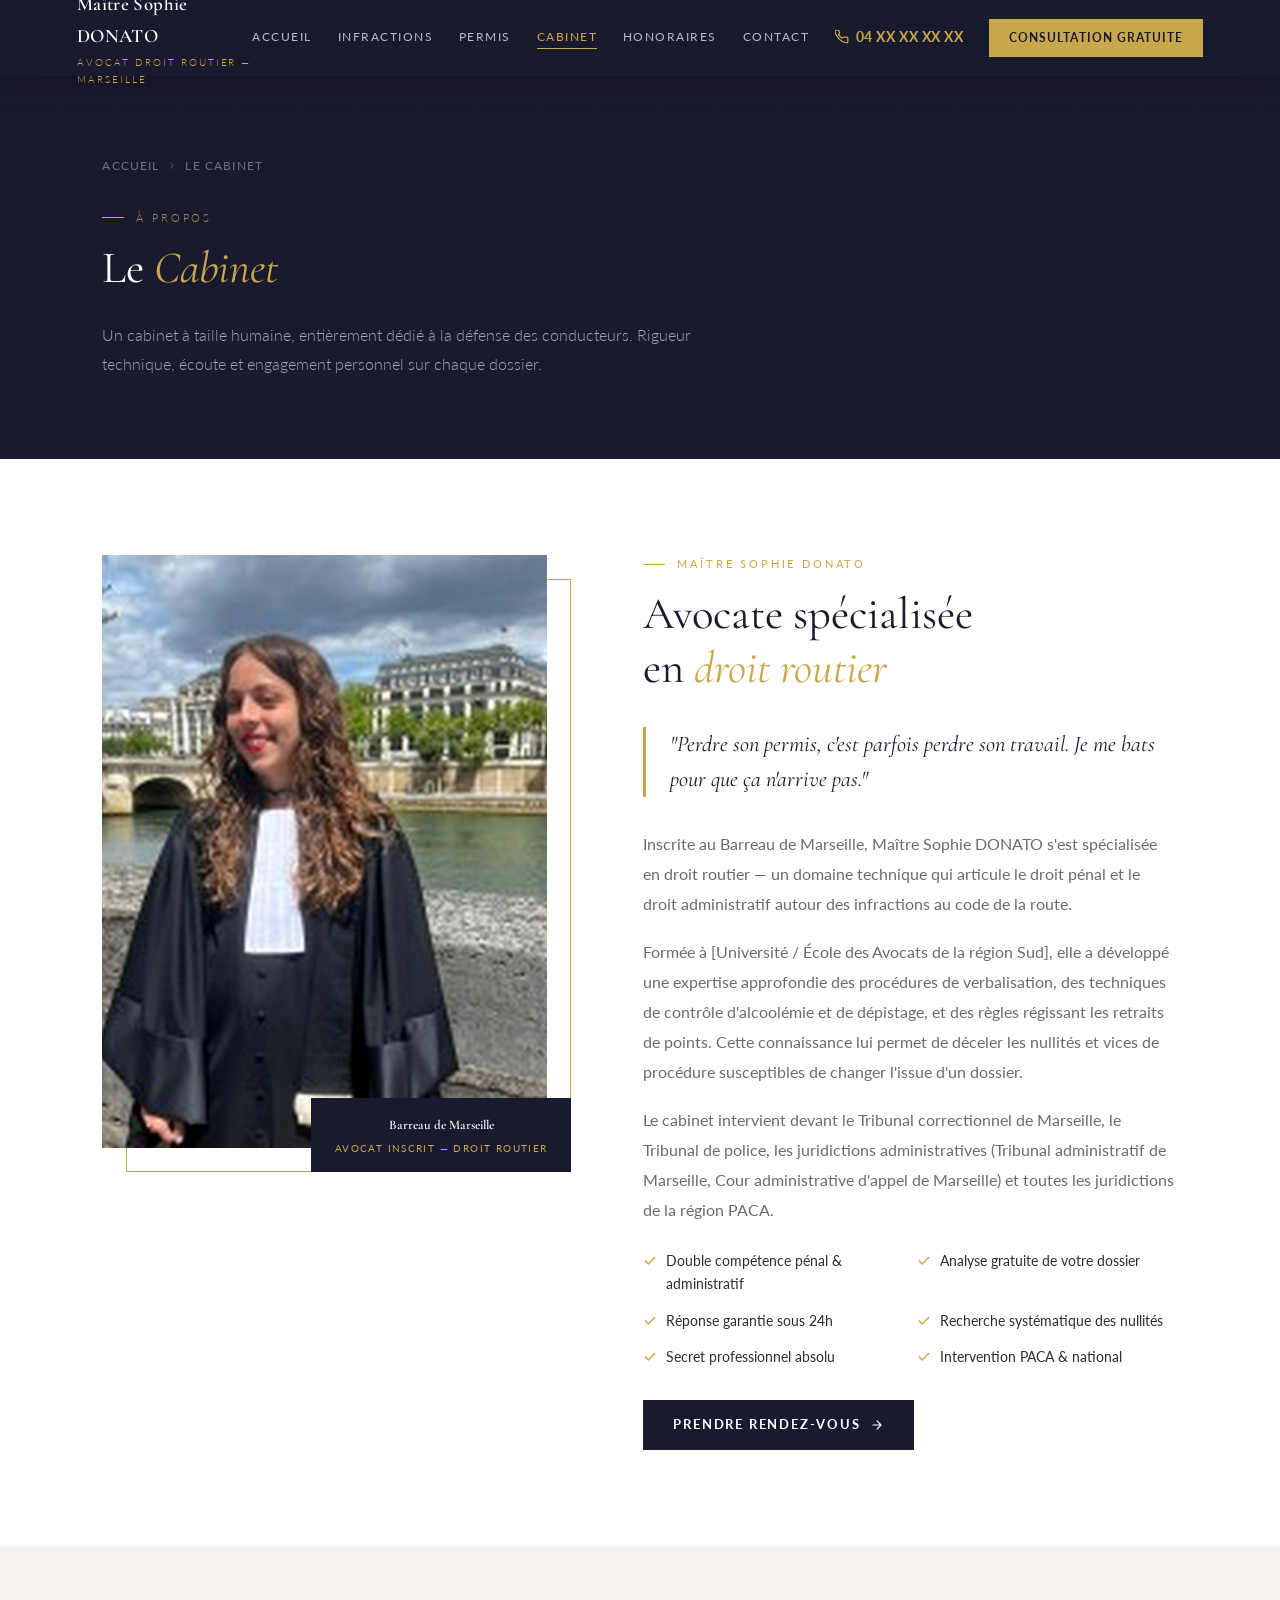
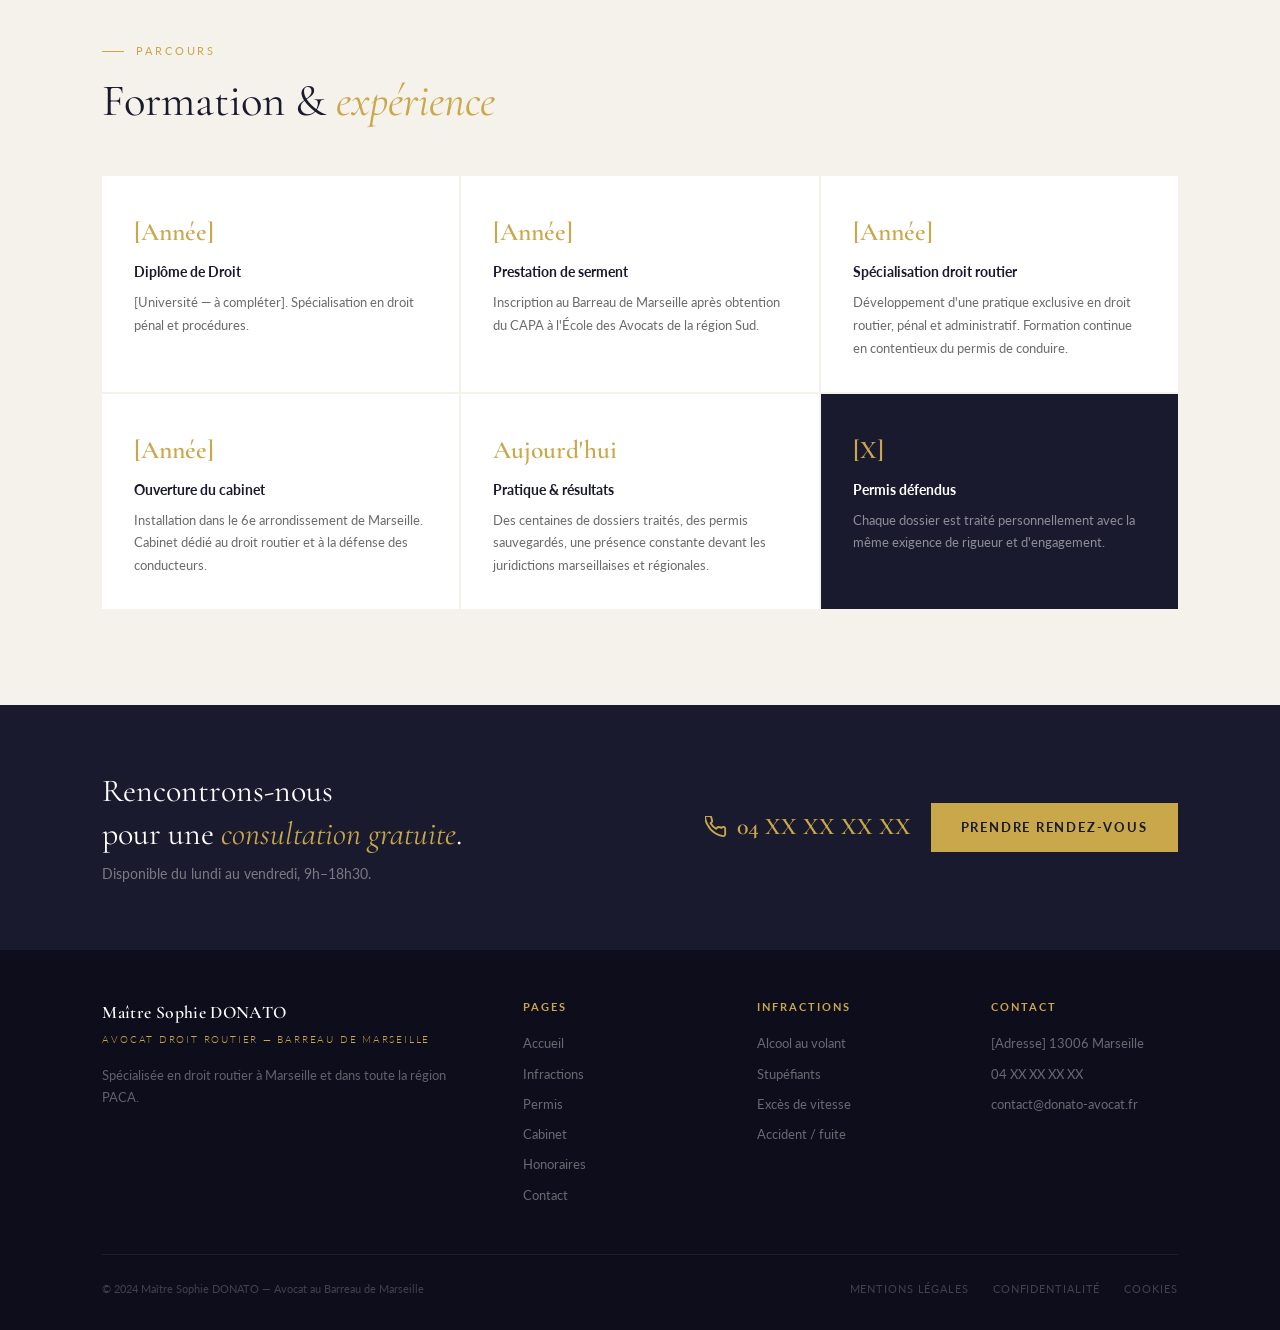
==== cabinet.html @ c3146fa7 "Update cabinet.html" ====
<!DOCTYPE html>
<html lang="fr">
<head>
<meta charset="UTF-8"><meta name="viewport" content="width=device-width, initial-scale=1.0">
<title>Le Cabinet — Maître Sophie DONATO, Avocat Droit Routier Marseille</title>
<meta name="description" content="Découvrez le cabinet de Maître Sophie DONATO, avocate spécialisée en droit routier au Barreau de Marseille. Présentation, formation, valeurs.">
<link rel="stylesheet" href="style.css">
<style>
.cabinet-grid { display: grid; grid-template-columns: 1fr 1.2fr; gap: 6rem; align-items: start; }
.cab-photo { position: relative; }
.cab-img { width: 100%; aspect-ratio: 3/4; background: linear-gradient(155deg,#d8d2c8,#bfb9b0); display: flex; align-items: center; justify-content: center; flex-direction: column; gap: 1rem; }
.cab-img svg { opacity: .22; }
.cab-img-note { font-style: italic; color: rgba(0,0,0,.28); font-size: .82rem; font-family: var(--fd); text-align: center; padding: 0 2rem; }
.cab-cadre { position: absolute; top: 1.5rem; left: 1.5rem; right: -1.5rem; bottom: -1.5rem; border: 1.5px solid var(--or); z-index: -1; }
.cab-badge { position: absolute; bottom: -1.5rem; right: -1.5rem; background: var(--marine); padding: 1rem 1.5rem; text-align: center; }
.cb-t { font-family: var(--fd); font-size: .82rem; font-weight: 600; color: var(--blanc); display: block; }
.cb-s { font-size: .62rem; color: var(--or); text-transform: uppercase; letter-spacing: .14em; margin-top: 3px; display: block; }
.cab-right blockquote { font-family: var(--fd); font-style: italic; font-size: 1.4rem; color: var(--marine); border-left: 3px solid var(--or); padding-left: 1.5rem; margin: 2rem 0; line-height: 1.55; }
.cab-p { color: var(--doux); line-height: 1.88; margin-bottom: 1.1rem; }
.cab-vals { display: grid; grid-template-columns: 1fr 1fr; gap: .8rem; margin-top: 1.5rem; }
.cv { display: flex; align-items: flex-start; gap: 9px; }
.cv svg { width: 14px; height: 14px; stroke: var(--or); stroke-width: 2.5; fill: none; stroke-linecap: round; stroke-linejoin: round; flex-shrink: 0; margin-top: 5px; }
.cv span { font-size: .86rem; color: var(--texte); }
.parcours { background: var(--creme); }
.parcours-grid { display: grid; grid-template-columns: repeat(3,1fr); gap: 2px; margin-top: 3rem; }
.parc-card { background: var(--blanc); padding: 2rem; border-top: 2px solid transparent; transition: border-color .25s; }
.parc-card:hover { border-top-color: var(--or); }
.parc-annee { font-family: var(--fd); font-size: 1.6rem; font-weight: 600; color: var(--or); }
.parc-titre { font-weight: 700; font-size: .9rem; color: var(--marine); margin: .4rem 0; }
.parc-desc { font-size: .84rem; color: var(--doux); line-height: 1.7; }
@media(max-width:1040px){ .cabinet-grid{grid-template-columns:1fr;gap:3rem;} .cab-cadre{display:none;} .cab-badge{position:static;display:inline-block;margin-top:1rem;} .parcours-grid{grid-template-columns:1fr 1fr;} .cab-vals{grid-template-columns:1fr;} }
@media(max-width:640px){ .parcours-grid{grid-template-columns:1fr;} }
</style>
</head>
<body>
<header>
  <a href="index.html" class="logo"><span class="logo-t">Maître Sophie DONATO</span><span class="logo-s">Avocat Droit Routier — Marseille</span></a>
  <div class="burger" onclick="document.getElementById('nav').classList.toggle('open')" aria-label="Menu"><span></span><span></span><span></span></div>
  <nav id="nav">
    <a href="index.html">Accueil</a><a href="infractions.html">Infractions</a><a href="permis.html">Permis</a><a href="cabinet.html" class="active">Cabinet</a><a href="honoraires.html">Honoraires</a><a href="contact.html">Contact</a>
    <a href="tel:+33XXXXXXXXX" class="nav-tel"><svg viewBox="0 0 24 24" fill="none" stroke="var(--or)" stroke-width="2" stroke-linecap="round" stroke-linejoin="round"><path d="M22 16.92v3a2 2 0 01-2.18 2 19.79 19.79 0 01-8.63-3.07A19.5 19.5 0 013.07 10a19.79 19.79 0 01-3.07-8.67A2 2 0 012 .18h3a2 2 0 012 1.72 12.84 12.84 0 00.7 2.81 2 2 0 01-.45 2.11L6.09 7.91a16 16 0 006 6l1.27-1.27a2 2 0 012.11-.45 12.84 12.84 0 002.81.7A2 2 0 0122 14v2.92z"/></svg>04 XX XX XX XX</a>
    <a href="contact.html" class="nav-cta">Consultation gratuite</a>
  </nav>
</header>

<div class="page-hero">
  <div class="page-hero-inner">
    <div class="breadcrumb"><a href="index.html">Accueil</a><svg viewBox="0 0 24 24"><polyline points="9 18 15 12 9 6"/></svg><span>Le Cabinet</span></div>
    <p class="s-lbl">À propos</p>
    <h1 class="s-t">Le <em>Cabinet</em></h1>
    <p>Un cabinet à taille humaine, entièrement dédié à la défense des conducteurs. Rigueur technique, écoute et engagement personnel sur chaque dossier.</p>
  </div>
</div>

<section>
  <div class="cabinet-grid">
    <div class="cab-photo">
      <div class="cab-img" style="padding:0;overflow:hidden;">
        <img src="[data-uri]" alt="Maître Sophie DONATO, avocate droit routier Marseille" style="width:100%;height:100%;object-fit:cover;object-position:center top;">
      </div>
      <div class="cab-cadre"></div>
      <div class="cab-badge"><span class="cb-t">Barreau de Marseille</span><span class="cb-s">Avocat inscrit — Droit routier</span></div>
    </div>
    <div class="cab-right reveal">
      <p class="s-lbl">Maître Sophie DONATO</p>
      <h2 class="s-t">Avocate spécialisée<br>en <em>droit routier</em></h2>
      <blockquote>"Perdre son permis, c'est parfois perdre son travail. Je me bats pour que ça n'arrive pas."</blockquote>
      <p class="cab-p">Inscrite au Barreau de Marseille, Maître Sophie DONATO s'est spécialisée en droit routier — un domaine technique qui articule le droit pénal et le droit administratif autour des infractions au code de la route.</p>
      <p class="cab-p">Formée à [Université / École des Avocats de la région Sud], elle a développé une expertise approfondie des procédures de verbalisation, des techniques de contrôle d'alcoolémie et de dépistage, et des règles régissant les retraits de points. Cette connaissance lui permet de déceler les nullités et vices de procédure susceptibles de changer l'issue d'un dossier.</p>
      <p class="cab-p">Le cabinet intervient devant le Tribunal correctionnel de Marseille, le Tribunal de police, les juridictions administratives (Tribunal administratif de Marseille, Cour administrative d'appel de Marseille) et toutes les juridictions de la région PACA.</p>
      <div class="cab-vals">
        <div class="cv"><svg viewBox="0 0 24 24"><polyline points="20 6 9 17 4 12"/></svg><span>Double compétence pénal &amp; administratif</span></div>
        <div class="cv"><svg viewBox="0 0 24 24"><polyline points="20 6 9 17 4 12"/></svg><span>Analyse gratuite de votre dossier</span></div>
        <div class="cv"><svg viewBox="0 0 24 24"><polyline points="20 6 9 17 4 12"/></svg><span>Réponse garantie sous 24h</span></div>
        <div class="cv"><svg viewBox="0 0 24 24"><polyline points="20 6 9 17 4 12"/></svg><span>Recherche systématique des nullités</span></div>
        <div class="cv"><svg viewBox="0 0 24 24"><polyline points="20 6 9 17 4 12"/></svg><span>Secret professionnel absolu</span></div>
        <div class="cv"><svg viewBox="0 0 24 24"><polyline points="20 6 9 17 4 12"/></svg><span>Intervention PACA &amp; national</span></div>
      </div>
      <a href="contact.html" class="btn-marine" style="margin-top:2rem">Prendre rendez-vous <svg viewBox="0 0 24 24"><path d="M5 12h14M12 5l7 7-7 7"/></svg></a>
    </div>
  </div>
</section>

<section class="parcours">
  <p class="s-lbl">Parcours</p>
  <h2 class="s-t">Formation &amp; <em>expérience</em></h2>
  <div class="parcours-grid">
    <div class="parc-card reveal"><div class="parc-annee">[Année]</div><div class="parc-titre">Diplôme de Droit</div><p class="parc-desc">[Université — à compléter]. Spécialisation en droit pénal et procédures.</p></div>
    <div class="parc-card reveal"><div class="parc-annee">[Année]</div><div class="parc-titre">Prestation de serment</div><p class="parc-desc">Inscription au Barreau de Marseille après obtention du CAPA à l'École des Avocats de la région Sud.</p></div>
    <div class="parc-card reveal"><div class="parc-annee">[Année]</div><div class="parc-titre">Spécialisation droit routier</div><p class="parc-desc">Développement d'une pratique exclusive en droit routier, pénal et administratif. Formation continue en contentieux du permis de conduire.</p></div>
    <div class="parc-card reveal"><div class="parc-annee">[Année]</div><div class="parc-titre">Ouverture du cabinet</div><p class="parc-desc">Installation dans le 6e arrondissement de Marseille. Cabinet dédié au droit routier et à la défense des conducteurs.</p></div>
    <div class="parc-card reveal"><div class="parc-annee">Aujourd'hui</div><div class="parc-titre">Pratique &amp; résultats</div><p class="parc-desc">Des centaines de dossiers traités, des permis sauvegardés, une présence constante devant les juridictions marseillaises et régionales.</p></div>
    <div class="parc-card reveal" style="background:var(--marine)">
      <div class="parc-annee" style="color:var(--or)">[X]</div>
      <div class="parc-titre" style="color:var(--blanc)">Permis défendus</div>
      <p class="parc-desc" style="color:rgba(255,255,255,.5)">Chaque dossier est traité personnellement avec la même exigence de rigueur et d'engagement.</p>
    </div>
  </div>
</section>

<div class="cta-band">
  <div><p class="cta-band-t">Rencontrons-nous<br>pour une <em>consultation gratuite</em>.</p><p class="cta-band-sub">Disponible du lundi au vendredi, 9h–18h30.</p></div>
  <div class="cta-band-a">
    <a href="tel:+33XXXXXXXXX" class="tel-big"><svg viewBox="0 0 24 24" fill="none" stroke="var(--or)" stroke-width="2" stroke-linecap="round" stroke-linejoin="round"><path d="M22 16.92v3a2 2 0 01-2.18 2 19.79 19.79 0 01-8.63-3.07A19.5 19.5 0 013.07 10a19.79 19.79 0 01-3.07-8.67A2 2 0 012 .18h3a2 2 0 012 1.72 12.84 12.84 0 00.7 2.81 2 2 0 01-.45 2.11L6.09 7.91a16 16 0 006 6l1.27-1.27a2 2 0 012.11-.45 12.84 12.84 0 002.81.7A2 2 0 0122 14v2.92z"/></svg>04 XX XX XX XX</a>
    <a href="contact.html" class="btn-or">Prendre rendez-vous</a>
  </div>
</div>

<footer>
  <div class="footer-top">
    <div class="footer-brand"><span class="logo-t">Maître Sophie DONATO</span><span class="logo-s">Avocat Droit Routier — Barreau de Marseille</span><p>Spécialisée en droit routier à Marseille et dans toute la région PACA.</p></div>
    <div class="footer-col"><h4>Pages</h4><a href="index.html">Accueil</a><a href="infractions.html">Infractions</a><a href="permis.html">Permis</a><a href="cabinet.html">Cabinet</a><a href="honoraires.html">Honoraires</a><a href="contact.html">Contact</a></div>
    <div class="footer-col"><h4>Infractions</h4><a href="infractions.html#alcool">Alcool au volant</a><a href="infractions.html#stupefiants">Stupéfiants</a><a href="infractions.html#vitesse">Excès de vitesse</a><a href="infractions.html#accident">Accident / fuite</a></div>
    <div class="footer-col"><h4>Contact</h4><p>[Adresse] 13006 Marseille</p><a href="tel:+33XXXXXXXXX">04 XX XX XX XX</a><a href="mailto:contact@donato-avocat.fr">contact@donato-avocat.fr</a></div>
  </div>
  <div class="footer-bottom">
    <div class="footer-copy">© 2024 Maître Sophie DONATO — Avocat au Barreau de Marseille</div>
    <div class="footer-legal"><a href="#">Mentions légales</a><a href="#">Confidentialité</a><a href="#">Cookies</a></div>
  </div>
</footer>
<script src="main.js"></script>
</body>
</html>
---- style.css ----
/* ════════════════════════════════════════
   MAÎTRE SOPHIE DONATO — STYLE GLOBAL
   Avocat Droit Routier — Marseille 13006
   ════════════════════════════════════════ */

@import url('https://fonts.googleapis.com/css2?family=Cormorant+Garamond:ital,wght@0,400;0,500;0,600;0,700;1,400;1,600&family=Lato:wght@300;400;700&display=swap');

:root {
  --marine:      #1A1A2E;
  --marine-mid:  #243352;
  --marine-soft: #2d3f62;
  --or:          #C9A84C;
  --or-light:    #e8c97a;
  --or-pale:     rgba(201,168,76,.12);
  --creme:       #F5F1EB;
  --blanc:       #FFFFFF;
  --texte:       #2D2D2D;
  --doux:        #6B6B6B;
  --bordure:     #E0D9CE;
  --anthracite:  #4A4A4A;
  --fd: 'Cormorant Garamond', Georgia, serif;
  --fb: 'Lato', sans-serif;
  --shadow: 0 4px 32px rgba(26,26,46,.12);
}

*, *::before, *::after { box-sizing: border-box; margin: 0; padding: 0; }
html { scroll-behavior: smooth; }
body { font-family: var(--fb); color: var(--texte); background: var(--blanc); font-size: 16px; line-height: 1.7; overflow-x: hidden; }
img { display: block; max-width: 100%; }

/* ── HEADER ── */
header {
  position: sticky; top: 0; z-index: 200;
  background: var(--marine);
  display: flex; align-items: center; justify-content: space-between;
  padding: 0 6%; height: 76px;
  box-shadow: 0 2px 32px rgba(0,0,0,.38);
}
.logo { display: flex; flex-direction: column; gap: 2px; text-decoration: none; }
.logo-t { font-family: var(--fd); font-size: 1.18rem; font-weight: 600; color: var(--blanc); letter-spacing: .02em; }
.logo-s { font-size: .62rem; color: var(--or); letter-spacing: .2em; text-transform: uppercase; font-weight: 300; }

nav { display: flex; align-items: center; gap: 1.6rem; }
nav a {
  font-size: .73rem; letter-spacing: .13em; text-transform: uppercase;
  color: rgba(255,255,255,.7); text-decoration: none; transition: color .2s;
  white-space: nowrap; padding-bottom: 2px;
  border-bottom: 1px solid transparent; transition: color .2s, border-color .2s;
}
nav a:hover, nav a.active { color: var(--or); border-bottom-color: var(--or); }

.nav-tel {
  display: flex !important; align-items: center; gap: 7px;
  color: var(--or) !important; font-weight: 700 !important;
  font-size: .86rem !important; letter-spacing: .04em !important;
  text-transform: none !important; border: none !important;
}
.nav-tel svg { width: 14px; height: 14px; flex-shrink: 0; stroke: var(--or); fill: none; stroke-width: 2; stroke-linecap: round; stroke-linejoin: round; }

.nav-cta {
  background: var(--or) !important; color: var(--marine) !important;
  padding: 9px 20px; font-weight: 700 !important;
  letter-spacing: .09em !important; border-bottom: none !important;
  transition: background .2s !important;
}
.nav-cta:hover { background: var(--or-light) !important; color: var(--marine) !important; }

/* Burger */
.burger { display: none; flex-direction: column; gap: 5px; cursor: pointer; padding: 5px; }
.burger span { width: 24px; height: 1.5px; background: rgba(255,255,255,.8); display: block; transition: all .3s; }

/* ── PAGE HERO INTERNE (non-accueil) ── */
.page-hero {
  background: var(--marine);
  padding: 5rem 8%;
  position: relative; overflow: hidden;
}
.page-hero::before {
  content: ''; position: absolute; inset: 0;
  background: repeating-linear-gradient(0deg,transparent,transparent 59px,rgba(201,168,76,.04) 60px),
              repeating-linear-gradient(90deg,transparent,transparent 59px,rgba(201,168,76,.04) 60px);
  pointer-events: none;
}
.page-hero-inner { position: relative; z-index: 2; }
.page-hero .s-lbl { color: rgba(201,168,76,.8); }
.page-hero .s-t { color: var(--blanc); }
.page-hero p { color: rgba(255,255,255,.6); max-width: 600px; margin-top: 1rem; font-weight: 300; line-height: 1.85; }

/* Fil d'ariane */
.breadcrumb {
  display: flex; align-items: center; gap: 8px;
  font-size: .72rem; color: rgba(255,255,255,.38);
  margin-bottom: 2rem; text-transform: uppercase; letter-spacing: .1em;
}
.breadcrumb a { color: rgba(255,255,255,.38); text-decoration: none; transition: color .2s; }
.breadcrumb a:hover { color: var(--or); }
.breadcrumb svg { width: 10px; height: 10px; stroke: rgba(255,255,255,.3); fill: none; stroke-linecap: round; stroke-linejoin: round; stroke-width: 2; }

/* ── UTILITAIRES COMMUNS ── */
section { padding: 6rem 8%; }
.s-lbl { font-size: .68rem; letter-spacing: .26em; text-transform: uppercase; color: var(--or); margin-bottom: .9rem; display: flex; align-items: center; gap: 12px; }
.s-lbl::before { content: ''; display: block; width: 22px; height: 1px; background: var(--or); }
.s-t { font-family: var(--fd); font-size: clamp(2rem,3.5vw,3rem); font-weight: 400; line-height: 1.2; color: var(--marine); margin-bottom: 1.5rem; }
.s-t em { font-style: italic; color: var(--or); }

/* Boutons */
.btn-or {
  background: var(--or); color: var(--marine);
  padding: 14px 30px; font-family: var(--fb); font-size: .8rem; font-weight: 700;
  letter-spacing: .14em; text-transform: uppercase; border: none; cursor: pointer;
  text-decoration: none; display: inline-flex; align-items: center; gap: 9px;
  transition: background .2s, transform .2s;
}
.btn-or:hover { background: var(--or-light); transform: translateY(-1px); }
.btn-or svg { width: 14px; height: 14px; stroke: currentColor; fill: none; stroke-linecap: round; stroke-linejoin: round; stroke-width: 2; }

.btn-marine {
  background: var(--marine); color: var(--blanc);
  padding: 14px 30px; font-family: var(--fb); font-size: .8rem; font-weight: 700;
  letter-spacing: .14em; text-transform: uppercase; text-decoration: none;
  display: inline-flex; align-items: center; gap: 9px;
  transition: background .2s, transform .2s;
}
.btn-marine:hover { background: var(--marine-mid); transform: translateY(-1px); }
.btn-marine svg { width: 14px; height: 14px; stroke: currentColor; fill: none; stroke-linecap: round; stroke-linejoin: round; stroke-width: 2; }

.btn-outline {
  background: transparent; color: var(--marine);
  padding: 13px 28px; font-family: var(--fb); font-size: .8rem; font-weight: 700;
  letter-spacing: .14em; text-transform: uppercase; border: 1.5px solid var(--marine);
  text-decoration: none; display: inline-flex; align-items: center; gap: 9px;
  transition: all .2s;
}
.btn-outline:hover { background: var(--marine); color: var(--blanc); }
.btn-outline svg { width: 14px; height: 14px; stroke: currentColor; fill: none; stroke-linecap: round; stroke-linejoin: round; stroke-width: 2; }

/* Badge anthracite (ex-urgence rouge) */
.badge {
  display: inline-flex; align-items: center; gap: 7px;
  font-size: .62rem; letter-spacing: .13em; text-transform: uppercase;
  padding: 4px 10px; font-weight: 700;
}
.badge-anth {
  background: rgba(74,74,74,.1); color: var(--anthracite);
  border: 1px solid rgba(74,74,74,.25);
}
.badge-or {
  background: var(--or-pale); color: #7a5e1a;
  border: 1px solid rgba(201,168,76,.3);
}
.badge svg { width: 10px; height: 10px; stroke: currentColor; fill: none; stroke-linecap: round; stroke-linejoin: round; stroke-width: 2.5; }

/* Icônes dans les cards */
.ic-box { width: 46px; height: 46px; border: 1px solid var(--bordure); display: flex; align-items: center; justify-content: center; margin-bottom: 1.3rem; transition: border-color .25s; flex-shrink: 0; }
.ic-box svg { width: 20px; height: 20px; stroke: var(--marine); stroke-width: 1.5; fill: none; stroke-linecap: round; stroke-linejoin: round; transition: stroke .25s; }

/* Étoiles SVG */
.star { width: 14px; height: 14px; fill: var(--or); }
.star-sm { width: 12px; height: 12px; fill: var(--or); }

/* ── CTA BANDEAU ── */
.cta-band {
  background: var(--marine); padding: 4rem 8%;
  display: flex; align-items: center; justify-content: space-between;
  gap: 2rem; flex-wrap: wrap;
}
.cta-band-t { font-family: var(--fd); font-size: clamp(1.6rem,2.5vw,2rem); font-weight: 400; color: var(--blanc); line-height: 1.35; }
.cta-band-t em { font-style: italic; color: var(--or); }
.cta-band-sub { font-size: .88rem; color: rgba(255,255,255,.42); margin-top: .4rem; }
.cta-band-a { display: flex; gap: 1.2rem; align-items: center; flex-wrap: wrap; }
.tel-big { font-family: var(--fd); font-size: 1.5rem; color: var(--or); text-decoration: none; font-weight: 600; display: flex; align-items: center; gap: 10px; }
.tel-big svg { width: 22px; height: 22px; stroke: var(--or); fill: none; stroke-linecap: round; stroke-linejoin: round; stroke-width: 2; }
.tel-big:hover { color: var(--or-light); }

/* ── FOOTER ── */
footer {
  background: #0d0d1c;
  padding: 3rem 8% 2rem;
}
.footer-top {
  display: grid; grid-template-columns: 2fr 1fr 1fr 1fr;
  gap: 3rem; padding-bottom: 2.5rem;
  border-bottom: 1px solid rgba(255,255,255,.07);
}
.footer-brand .logo-t { font-family: var(--fd); font-size: 1.1rem; font-weight: 600; color: var(--blanc); }
.footer-brand .logo-s { font-size: .62rem; color: var(--or); letter-spacing: .18em; text-transform: uppercase; font-weight: 300; margin-top: 3px; display: block; }
.footer-brand p { font-size: .82rem; color: rgba(255,255,255,.35); margin-top: 1rem; line-height: 1.7; }

.footer-col h4 { font-size: .68rem; text-transform: uppercase; letter-spacing: .18em; color: var(--or); margin-bottom: 1rem; }
.footer-col a, .footer-col p { display: block; font-size: .82rem; color: rgba(255,255,255,.38); text-decoration: none; margin-bottom: .5rem; transition: color .2s; }
.footer-col a:hover { color: var(--or); }

.footer-bottom {
  display: flex; align-items: center; justify-content: space-between;
  padding-top: 1.5rem; flex-wrap: wrap; gap: 1rem;
}
.footer-copy { font-size: .7rem; color: rgba(255,255,255,.22); }
.footer-legal { display: flex; gap: 1.5rem; flex-wrap: wrap; }
.footer-legal a { font-size: .7rem; color: rgba(255,255,255,.22); text-decoration: none; text-transform: uppercase; letter-spacing: .08em; transition: color .2s; }
.footer-legal a:hover { color: var(--or); }

/* ── SCROLL ANIMATION ── */
.reveal { opacity: 0; transform: translateY(20px); transition: opacity .5s ease, transform .5s ease; }
.reveal.visible { opacity: 1; transform: translateY(0); }

/* ── RESPONSIVE ── */
@media (max-width: 1040px) {
  .burger { display: flex; }
  nav {
    display: none; position: absolute; top: 76px; left: 0; right: 0;
    background: var(--marine); flex-direction: column; padding: 1.5rem 6%; gap: 1.2rem;
    border-top: 1px solid rgba(255,255,255,.08); z-index: 199;
  }
  nav.open { display: flex; }
  .footer-top { grid-template-columns: 1fr 1fr; gap: 2rem; }
  section { padding: 4rem 5%; }
  .page-hero { padding: 4rem 5%; }
  .cta-band { flex-direction: column; align-items: flex-start; padding: 3rem 5%; }
}
@media (max-width: 640px) {
  .footer-top { grid-template-columns: 1fr; }
  .footer-bottom { flex-direction: column; align-items: flex-start; }
  header { padding: 0 5%; }
}
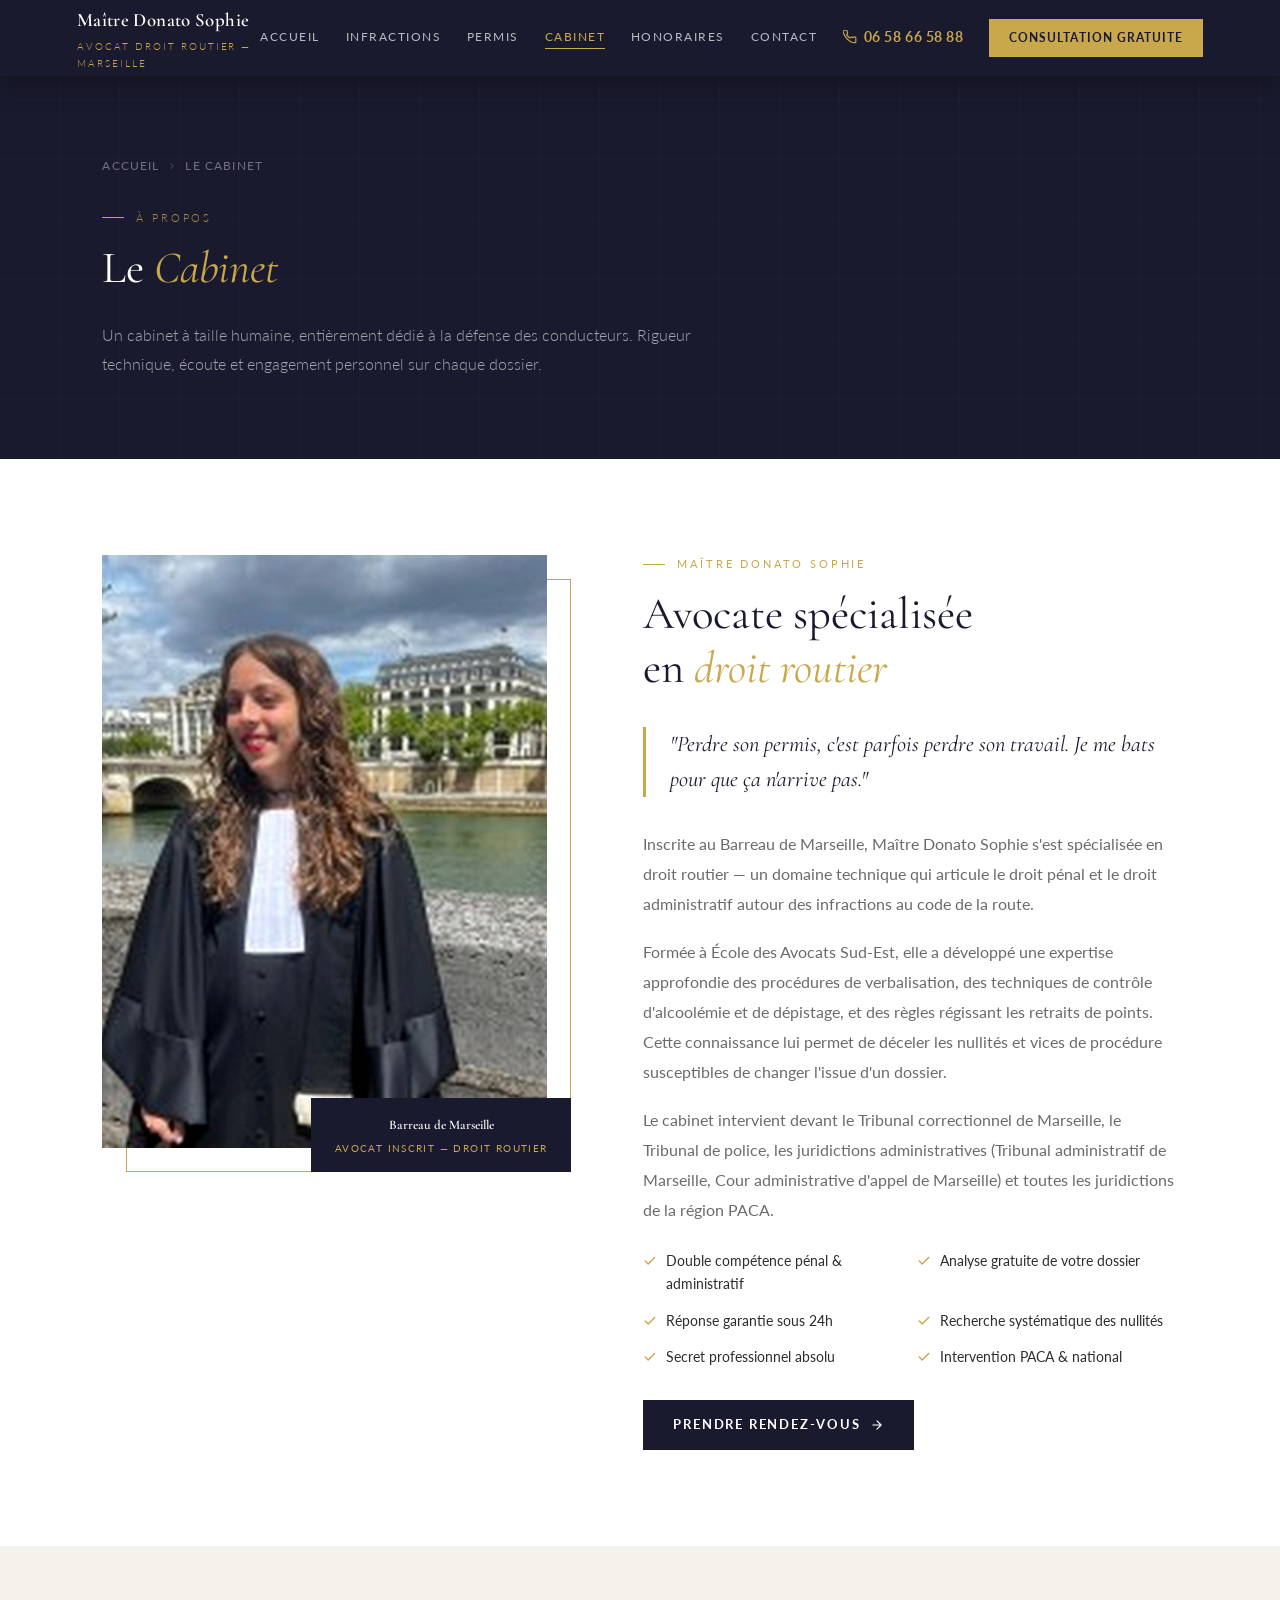
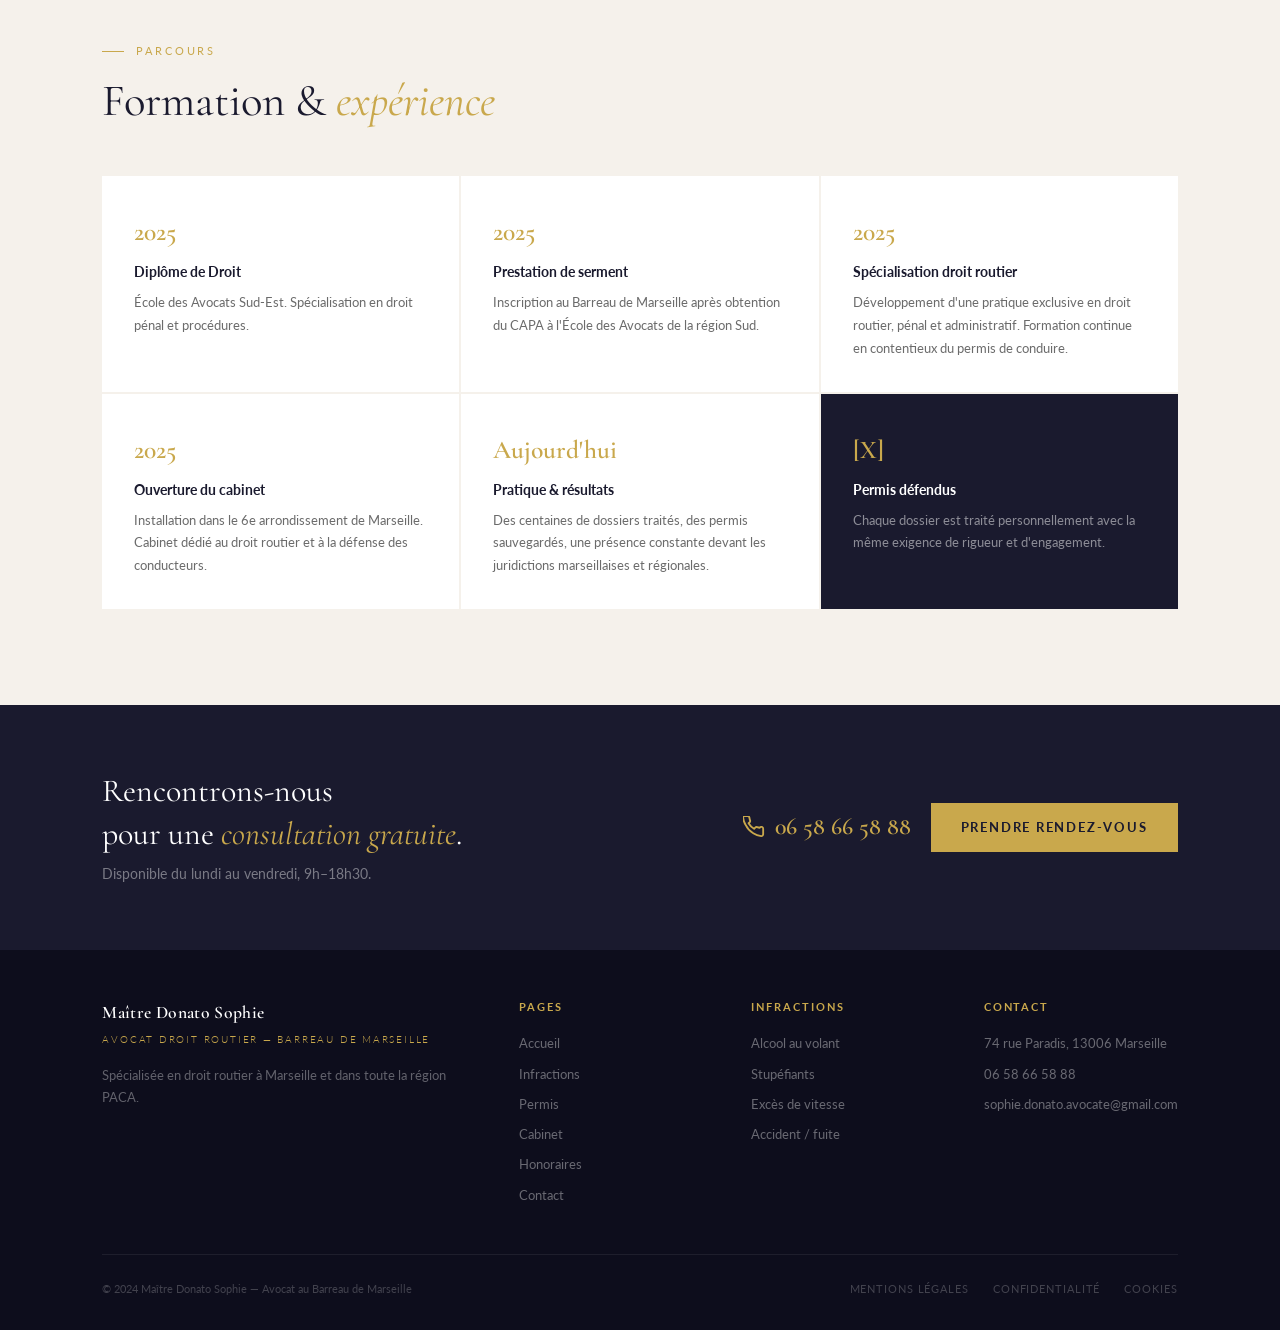
==== commit 8c9970b4: "Update cabinet.html" ====
--- a/cabinet.html
+++ b/cabinet.html
@@ -2,8 +2,8 @@
 <html lang="fr">
 <head>
 <meta charset="UTF-8"><meta name="viewport" content="width=device-width, initial-scale=1.0">
-<title>Le Cabinet — Maître Sophie DONATO, Avocat Droit Routier Marseille</title>
-<meta name="description" content="Découvrez le cabinet de Maître Sophie DONATO, avocate spécialisée en droit routier au Barreau de Marseille. Présentation, formation, valeurs.">
+<title>Le Cabinet — Maître Donato Sophie, Avocat Droit Routier Marseille</title>
+<meta name="description" content="Découvrez le cabinet de Maître Donato Sophie, avocate spécialisée en droit routier au Barreau de Marseille. Présentation, formation, valeurs.">
 <link rel="stylesheet" href="style.css">
 <style>
 .cabinet-grid { display: grid; grid-template-columns: 1fr 1.2fr; gap: 6rem; align-items: start; }
@@ -34,11 +34,11 @@
 </head>
 <body>
 <header>
-  <a href="index.html" class="logo"><span class="logo-t">Maître Sophie DONATO</span><span class="logo-s">Avocat Droit Routier — Marseille</span></a>
+  <a href="index.html" class="logo"><span class="logo-t">Maître Donato Sophie</span><span class="logo-s">Avocat Droit Routier — Marseille</span></a>
   <div class="burger" onclick="document.getElementById('nav').classList.toggle('open')" aria-label="Menu"><span></span><span></span><span></span></div>
   <nav id="nav">
     <a href="index.html">Accueil</a><a href="infractions.html">Infractions</a><a href="permis.html">Permis</a><a href="cabinet.html" class="active">Cabinet</a><a href="honoraires.html">Honoraires</a><a href="contact.html">Contact</a>
-    <a href="tel:+33XXXXXXXXX" class="nav-tel"><svg viewBox="0 0 24 24" fill="none" stroke="var(--or)" stroke-width="2" stroke-linecap="round" stroke-linejoin="round"><path d="M22 16.92v3a2 2 0 01-2.18 2 19.79 19.79 0 01-8.63-3.07A19.5 19.5 0 013.07 10a19.79 19.79 0 01-3.07-8.67A2 2 0 012 .18h3a2 2 0 012 1.72 12.84 12.84 0 00.7 2.81 2 2 0 01-.45 2.11L6.09 7.91a16 16 0 006 6l1.27-1.27a2 2 0 012.11-.45 12.84 12.84 0 002.81.7A2 2 0 0122 14v2.92z"/></svg>04 XX XX XX XX</a>
+    <a href="tel:+33658665888" class="nav-tel"><svg viewBox="0 0 24 24" fill="none" stroke="var(--or)" stroke-width="2" stroke-linecap="round" stroke-linejoin="round"><path d="M22 16.92v3a2 2 0 01-2.18 2 19.79 19.79 0 01-8.63-3.07A19.5 19.5 0 013.07 10a19.79 19.79 0 01-3.07-8.67A2 2 0 012 .18h3a2 2 0 012 1.72 12.84 12.84 0 00.7 2.81 2 2 0 01-.45 2.11L6.09 7.91a16 16 0 006 6l1.27-1.27a2 2 0 012.11-.45 12.84 12.84 0 002.81.7A2 2 0 0122 14v2.92z"/></svg>06 58 66 58 88</a>
     <a href="contact.html" class="nav-cta">Consultation gratuite</a>
   </nav>
 </header>
@@ -56,17 +56,17 @@
   <div class="cabinet-grid">
     <div class="cab-photo">
       <div class="cab-img" style="padding:0;overflow:hidden;">
-        <img src="[data-uri]" alt="Maître Sophie DONATO, avocate droit routier Marseille" style="width:100%;height:100%;object-fit:cover;object-position:center top;">
+        <img src="[data-uri]" alt="Maître Donato Sophie, avocate droit routier Marseille" style="width:100%;height:100%;object-fit:cover;object-position:center top;">
       </div>
       <div class="cab-cadre"></div>
       <div class="cab-badge"><span class="cb-t">Barreau de Marseille</span><span class="cb-s">Avocat inscrit — Droit routier</span></div>
     </div>
     <div class="cab-right reveal">
-      <p class="s-lbl">Maître Sophie DONATO</p>
+      <p class="s-lbl">Maître Donato Sophie</p>
       <h2 class="s-t">Avocate spécialisée<br>en <em>droit routier</em></h2>
       <blockquote>"Perdre son permis, c'est parfois perdre son travail. Je me bats pour que ça n'arrive pas."</blockquote>
-      <p class="cab-p">Inscrite au Barreau de Marseille, Maître Sophie DONATO s'est spécialisée en droit routier — un domaine technique qui articule le droit pénal et le droit administratif autour des infractions au code de la route.</p>
-      <p class="cab-p">Formée à [Université / École des Avocats de la région Sud], elle a développé une expertise approfondie des procédures de verbalisation, des techniques de contrôle d'alcoolémie et de dépistage, et des règles régissant les retraits de points. Cette connaissance lui permet de déceler les nullités et vices de procédure susceptibles de changer l'issue d'un dossier.</p>
+      <p class="cab-p">Inscrite au Barreau de Marseille, Maître Donato Sophie s'est spécialisée en droit routier — un domaine technique qui articule le droit pénal et le droit administratif autour des infractions au code de la route.</p>
+      <p class="cab-p">Formée à École des Avocats Sud-Est, elle a développé une expertise approfondie des procédures de verbalisation, des techniques de contrôle d'alcoolémie et de dépistage, et des règles régissant les retraits de points. Cette connaissance lui permet de déceler les nullités et vices de procédure susceptibles de changer l'issue d'un dossier.</p>
       <p class="cab-p">Le cabinet intervient devant le Tribunal correctionnel de Marseille, le Tribunal de police, les juridictions administratives (Tribunal administratif de Marseille, Cour administrative d'appel de Marseille) et toutes les juridictions de la région PACA.</p>
       <div class="cab-vals">
         <div class="cv"><svg viewBox="0 0 24 24"><polyline points="20 6 9 17 4 12"/></svg><span>Double compétence pénal &amp; administratif</span></div>
@@ -85,10 +85,10 @@
   <p class="s-lbl">Parcours</p>
   <h2 class="s-t">Formation &amp; <em>expérience</em></h2>
   <div class="parcours-grid">
-    <div class="parc-card reveal"><div class="parc-annee">[Année]</div><div class="parc-titre">Diplôme de Droit</div><p class="parc-desc">[Université — à compléter]. Spécialisation en droit pénal et procédures.</p></div>
-    <div class="parc-card reveal"><div class="parc-annee">[Année]</div><div class="parc-titre">Prestation de serment</div><p class="parc-desc">Inscription au Barreau de Marseille après obtention du CAPA à l'École des Avocats de la région Sud.</p></div>
-    <div class="parc-card reveal"><div class="parc-annee">[Année]</div><div class="parc-titre">Spécialisation droit routier</div><p class="parc-desc">Développement d'une pratique exclusive en droit routier, pénal et administratif. Formation continue en contentieux du permis de conduire.</p></div>
-    <div class="parc-card reveal"><div class="parc-annee">[Année]</div><div class="parc-titre">Ouverture du cabinet</div><p class="parc-desc">Installation dans le 6e arrondissement de Marseille. Cabinet dédié au droit routier et à la défense des conducteurs.</p></div>
+    <div class="parc-card reveal"><div class="parc-annee">2025</div><div class="parc-titre">Diplôme de Droit</div><p class="parc-desc">École des Avocats Sud-Est. Spécialisation en droit pénal et procédures.</p></div>
+    <div class="parc-card reveal"><div class="parc-annee">2025</div><div class="parc-titre">Prestation de serment</div><p class="parc-desc">Inscription au Barreau de Marseille après obtention du CAPA à l'École des Avocats de la région Sud.</p></div>
+    <div class="parc-card reveal"><div class="parc-annee">2025</div><div class="parc-titre">Spécialisation droit routier</div><p class="parc-desc">Développement d'une pratique exclusive en droit routier, pénal et administratif. Formation continue en contentieux du permis de conduire.</p></div>
+    <div class="parc-card reveal"><div class="parc-annee">2025</div><div class="parc-titre">Ouverture du cabinet</div><p class="parc-desc">Installation dans le 6e arrondissement de Marseille. Cabinet dédié au droit routier et à la défense des conducteurs.</p></div>
     <div class="parc-card reveal"><div class="parc-annee">Aujourd'hui</div><div class="parc-titre">Pratique &amp; résultats</div><p class="parc-desc">Des centaines de dossiers traités, des permis sauvegardés, une présence constante devant les juridictions marseillaises et régionales.</p></div>
     <div class="parc-card reveal" style="background:var(--marine)">
       <div class="parc-annee" style="color:var(--or)">[X]</div>
@@ -101,20 +101,20 @@
 <div class="cta-band">
   <div><p class="cta-band-t">Rencontrons-nous<br>pour une <em>consultation gratuite</em>.</p><p class="cta-band-sub">Disponible du lundi au vendredi, 9h–18h30.</p></div>
   <div class="cta-band-a">
-    <a href="tel:+33XXXXXXXXX" class="tel-big"><svg viewBox="0 0 24 24" fill="none" stroke="var(--or)" stroke-width="2" stroke-linecap="round" stroke-linejoin="round"><path d="M22 16.92v3a2 2 0 01-2.18 2 19.79 19.79 0 01-8.63-3.07A19.5 19.5 0 013.07 10a19.79 19.79 0 01-3.07-8.67A2 2 0 012 .18h3a2 2 0 012 1.72 12.84 12.84 0 00.7 2.81 2 2 0 01-.45 2.11L6.09 7.91a16 16 0 006 6l1.27-1.27a2 2 0 012.11-.45 12.84 12.84 0 002.81.7A2 2 0 0122 14v2.92z"/></svg>04 XX XX XX XX</a>
+    <a href="tel:+33658665888" class="tel-big"><svg viewBox="0 0 24 24" fill="none" stroke="var(--or)" stroke-width="2" stroke-linecap="round" stroke-linejoin="round"><path d="M22 16.92v3a2 2 0 01-2.18 2 19.79 19.79 0 01-8.63-3.07A19.5 19.5 0 013.07 10a19.79 19.79 0 01-3.07-8.67A2 2 0 012 .18h3a2 2 0 012 1.72 12.84 12.84 0 00.7 2.81 2 2 0 01-.45 2.11L6.09 7.91a16 16 0 006 6l1.27-1.27a2 2 0 012.11-.45 12.84 12.84 0 002.81.7A2 2 0 0122 14v2.92z"/></svg>06 58 66 58 88</a>
     <a href="contact.html" class="btn-or">Prendre rendez-vous</a>
   </div>
 </div>
 
 <footer>
   <div class="footer-top">
-    <div class="footer-brand"><span class="logo-t">Maître Sophie DONATO</span><span class="logo-s">Avocat Droit Routier — Barreau de Marseille</span><p>Spécialisée en droit routier à Marseille et dans toute la région PACA.</p></div>
+    <div class="footer-brand"><span class="logo-t">Maître Donato Sophie</span><span class="logo-s">Avocat Droit Routier — Barreau de Marseille</span><p>Spécialisée en droit routier à Marseille et dans toute la région PACA.</p></div>
     <div class="footer-col"><h4>Pages</h4><a href="index.html">Accueil</a><a href="infractions.html">Infractions</a><a href="permis.html">Permis</a><a href="cabinet.html">Cabinet</a><a href="honoraires.html">Honoraires</a><a href="contact.html">Contact</a></div>
     <div class="footer-col"><h4>Infractions</h4><a href="infractions.html#alcool">Alcool au volant</a><a href="infractions.html#stupefiants">Stupéfiants</a><a href="infractions.html#vitesse">Excès de vitesse</a><a href="infractions.html#accident">Accident / fuite</a></div>
-    <div class="footer-col"><h4>Contact</h4><p>[Adresse] 13006 Marseille</p><a href="tel:+33XXXXXXXXX">04 XX XX XX XX</a><a href="mailto:contact@donato-avocat.fr">contact@donato-avocat.fr</a></div>
+    <div class="footer-col"><h4>Contact</h4><p>74 rue Paradis, 13006 Marseille</p><a href="tel:+33658665888">06 58 66 58 88</a><a href="mailto:sophie.donato.avocate@gmail.com">sophie.donato.avocate@gmail.com</a></div>
   </div>
   <div class="footer-bottom">
-    <div class="footer-copy">© 2024 Maître Sophie DONATO — Avocat au Barreau de Marseille</div>
+    <div class="footer-copy">© 2024 Maître Donato Sophie — Avocat au Barreau de Marseille</div>
     <div class="footer-legal"><a href="#">Mentions légales</a><a href="#">Confidentialité</a><a href="#">Cookies</a></div>
   </div>
 </footer>
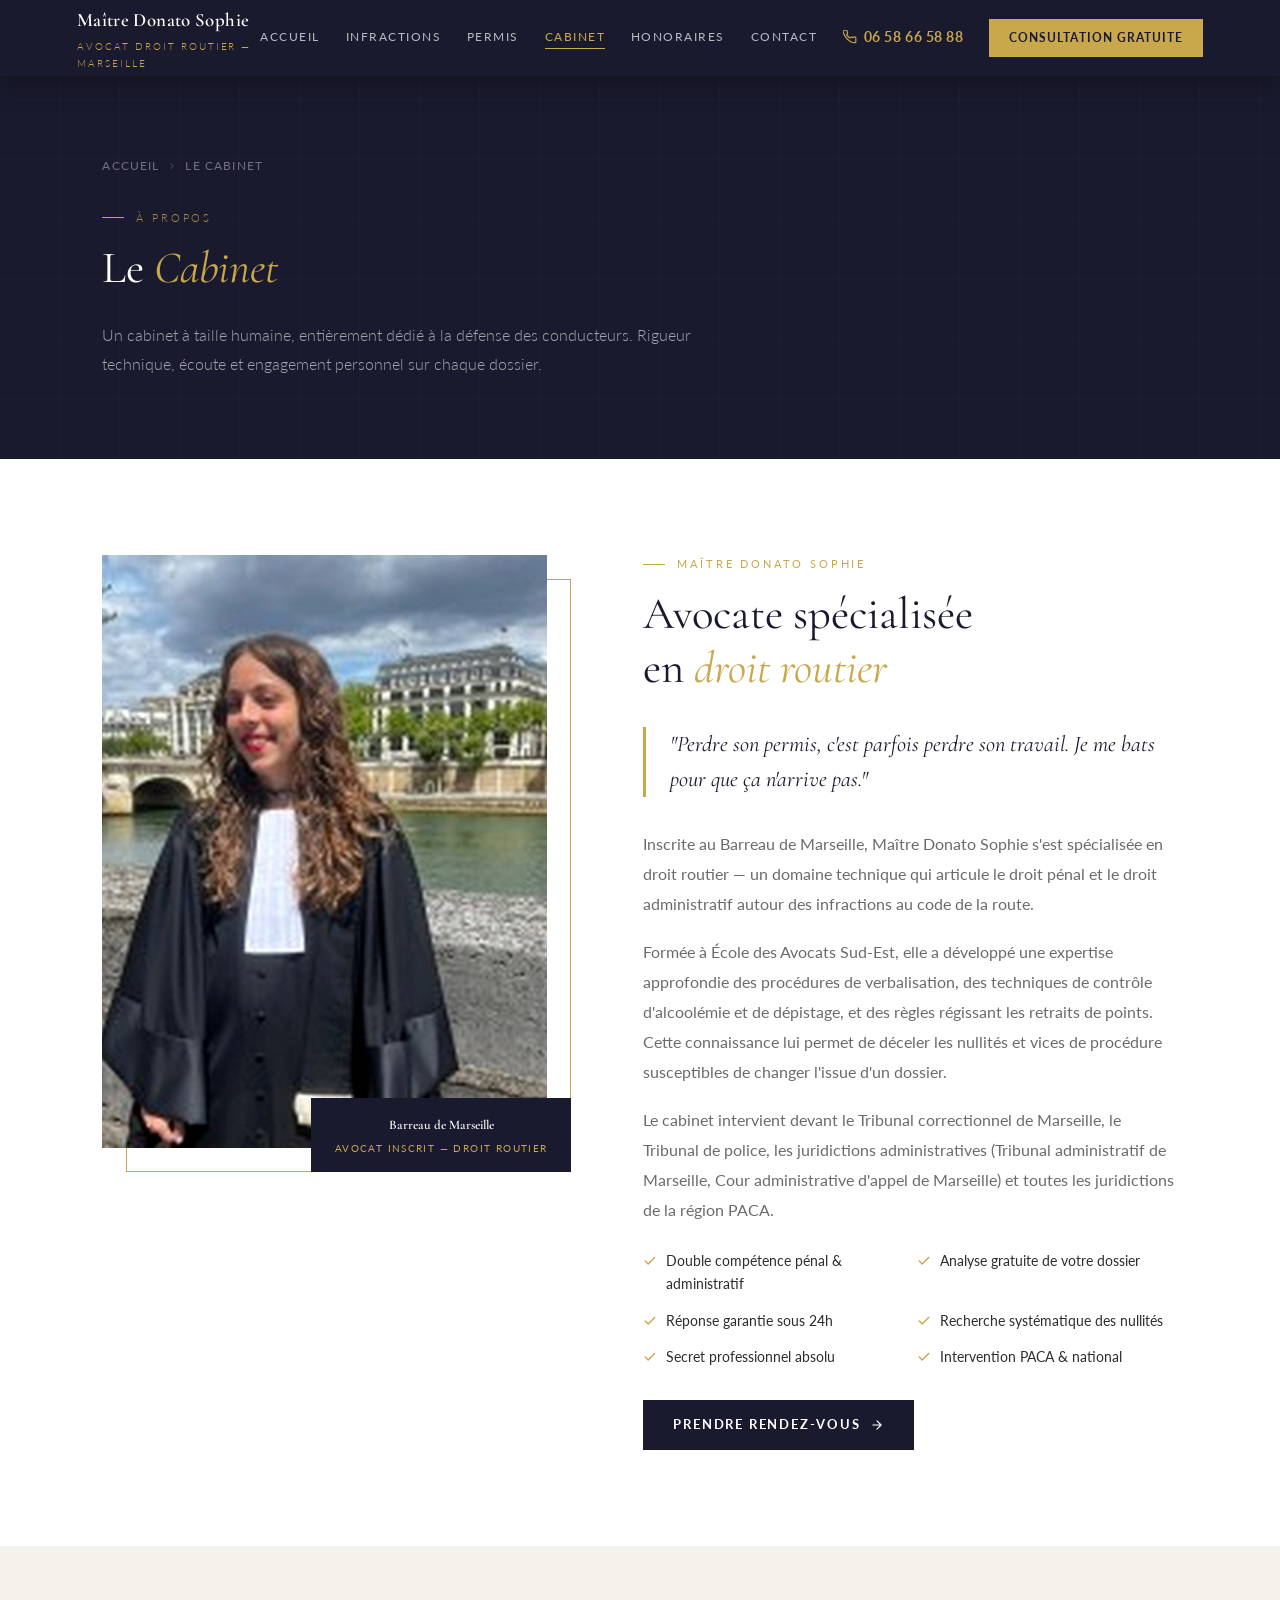
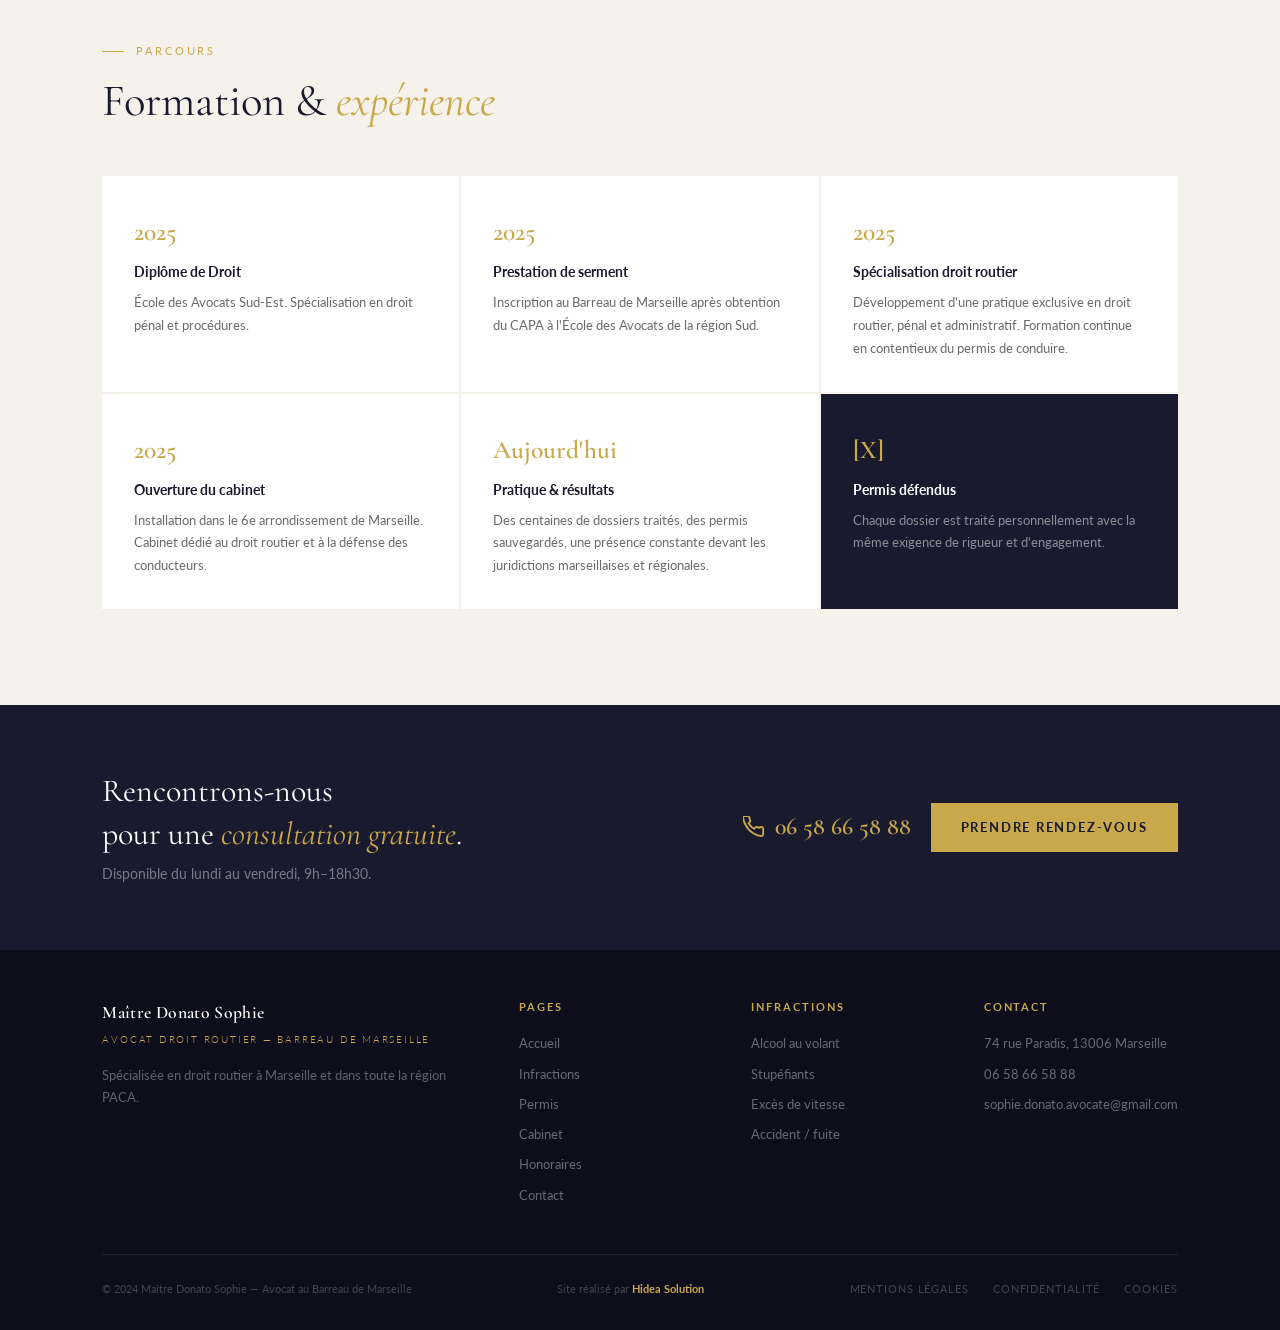
==== commit b22b4f45: "Update cabinet.html" ====
--- a/cabinet.html
+++ b/cabinet.html
@@ -35,7 +35,9 @@
 <body>
 <header>
   <a href="index.html" class="logo"><span class="logo-t">Maître Donato Sophie</span><span class="logo-s">Avocat Droit Routier — Marseille</span></a>
-  <div class="burger" onclick="document.getElementById('nav').classList.toggle('open')" aria-label="Menu"><span></span><span></span><span></span></div>
+  <button class="burger" id="burger-btn" aria-label="Ouvrir le menu" aria-expanded="false">
+    <span></span><span></span><span></span>
+  </button>
   <nav id="nav">
     <a href="index.html">Accueil</a><a href="infractions.html">Infractions</a><a href="permis.html">Permis</a><a href="cabinet.html" class="active">Cabinet</a><a href="honoraires.html">Honoraires</a><a href="contact.html">Contact</a>
     <a href="tel:+33658665888" class="nav-tel"><svg viewBox="0 0 24 24" fill="none" stroke="var(--or)" stroke-width="2" stroke-linecap="round" stroke-linejoin="round"><path d="M22 16.92v3a2 2 0 01-2.18 2 19.79 19.79 0 01-8.63-3.07A19.5 19.5 0 013.07 10a19.79 19.79 0 01-3.07-8.67A2 2 0 012 .18h3a2 2 0 012 1.72 12.84 12.84 0 00.7 2.81 2 2 0 01-.45 2.11L6.09 7.91a16 16 0 006 6l1.27-1.27a2 2 0 012.11-.45 12.84 12.84 0 002.81.7A2 2 0 0122 14v2.92z"/></svg>06 58 66 58 88</a>
@@ -115,6 +117,7 @@
   </div>
   <div class="footer-bottom">
     <div class="footer-copy">© 2024 Maître Donato Sophie — Avocat au Barreau de Marseille</div>
+    <div class="footer-powered">Site réalisé par <a href="https://www.hidea-solution.fr" target="_blank" rel="noopener">Hidea Solution</a></div>
     <div class="footer-legal"><a href="#">Mentions légales</a><a href="#">Confidentialité</a><a href="#">Cookies</a></div>
   </div>
 </footer>
--- a/style.css
+++ b/style.css
@@ -66,7 +66,12 @@
 .nav-cta:hover { background: var(--or-light) !important; color: var(--marine) !important; }
 
 /* Burger */
-.burger { display: none; flex-direction: column; gap: 5px; cursor: pointer; padding: 5px; }
+.burger {
+  display: none; flex-direction: column; gap: 5px;
+  cursor: pointer; padding: 8px; background: none;
+  border: none; outline: none; z-index: 201;
+  position: relative;
+}
 .burger span { width: 24px; height: 1.5px; background: rgba(255,255,255,.8); display: block; transition: all .3s; }
 
 /* ── PAGE HERO INTERNE (non-accueil) ── */
@@ -195,6 +200,9 @@
   padding-top: 1.5rem; flex-wrap: wrap; gap: 1rem;
 }
 .footer-copy { font-size: .7rem; color: rgba(255,255,255,.22); }
+.footer-powered { font-size: .7rem; color: rgba(255,255,255,.22); }
+.footer-powered a { color: var(--or); text-decoration: none; font-weight: 700; transition: color .2s; }
+.footer-powered a:hover { color: var(--or-light); }
 .footer-legal { display: flex; gap: 1.5rem; flex-wrap: wrap; }
 .footer-legal a { font-size: .7rem; color: rgba(255,255,255,.22); text-decoration: none; text-transform: uppercase; letter-spacing: .08em; transition: color .2s; }
 .footer-legal a:hover { color: var(--or); }
@@ -209,7 +217,7 @@
   nav {
     display: none; position: absolute; top: 76px; left: 0; right: 0;
     background: var(--marine); flex-direction: column; padding: 1.5rem 6%; gap: 1.2rem;
-    border-top: 1px solid rgba(255,255,255,.08); z-index: 199;
+    border-top: 1px solid rgba(255,255,255,.08); z-index: 9999;
   }
   nav.open { display: flex; }
   .footer-top { grid-template-columns: 1fr 1fr; gap: 2rem; }
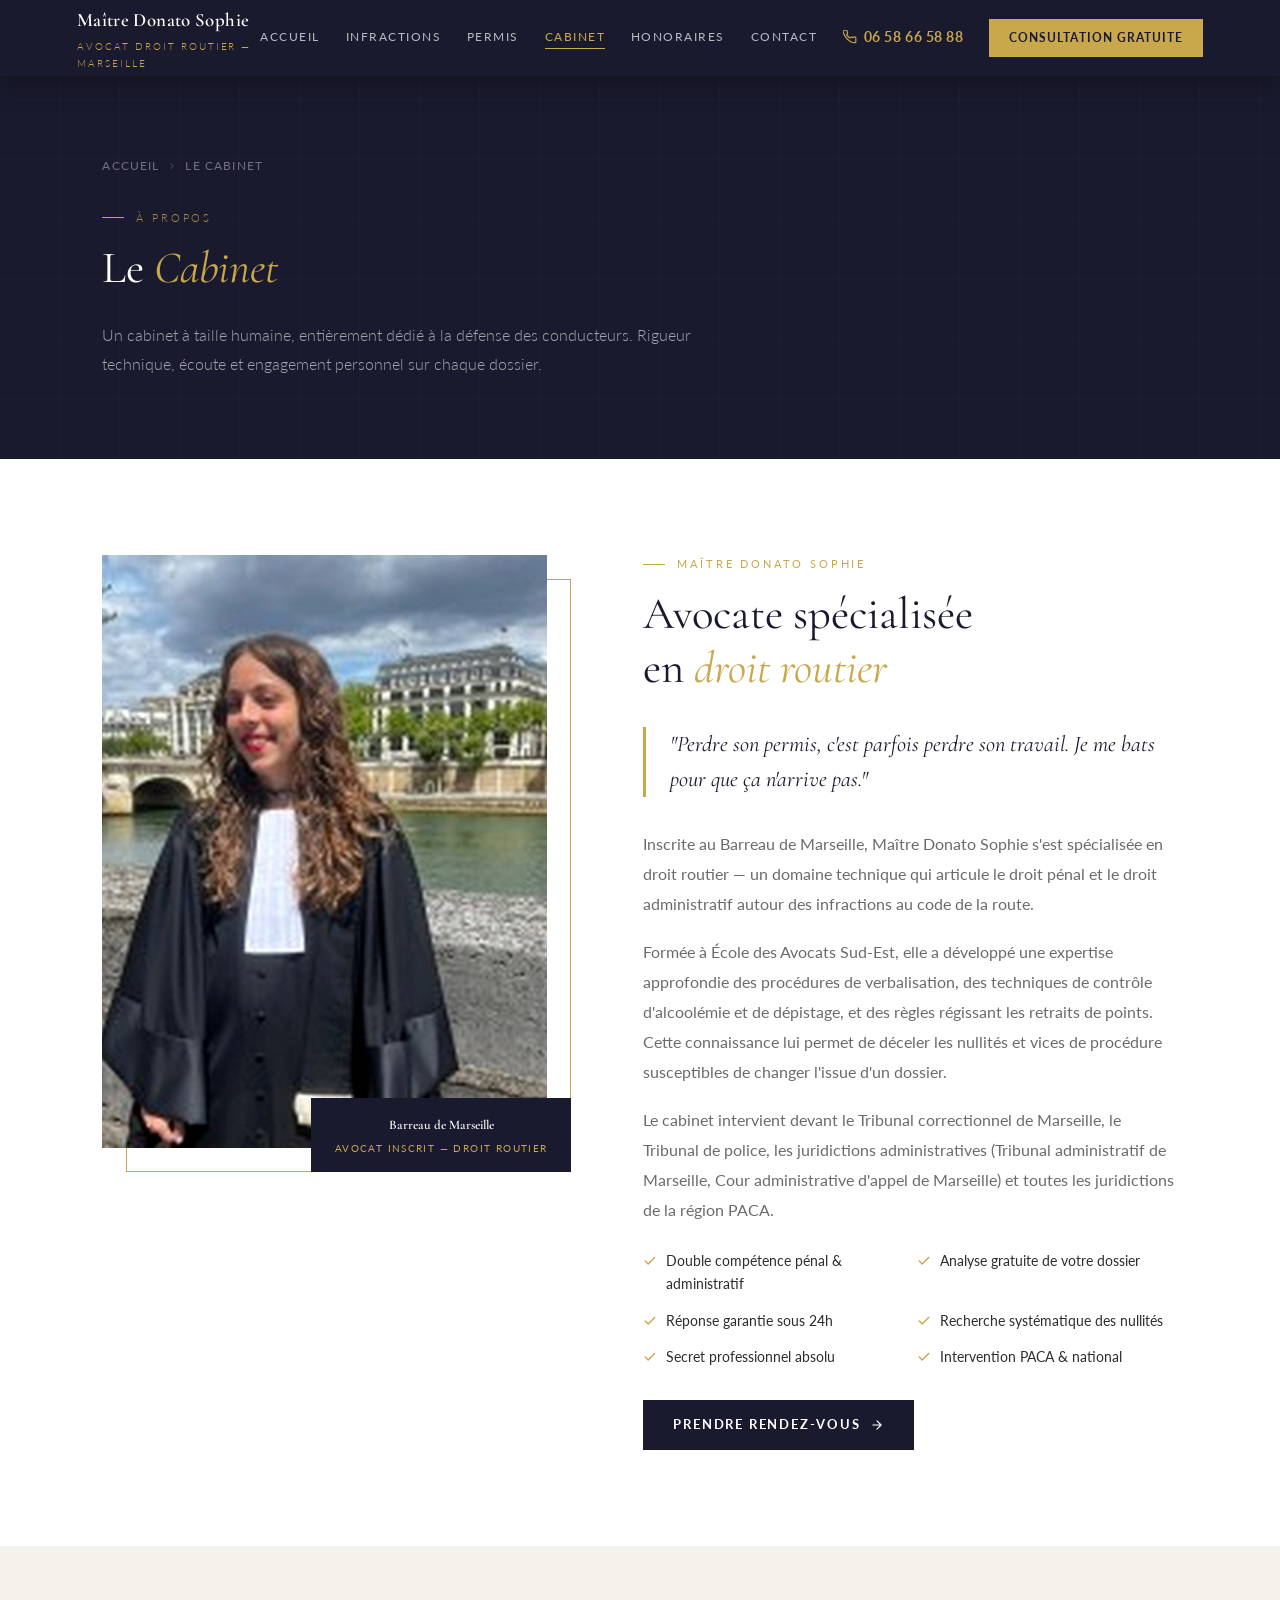
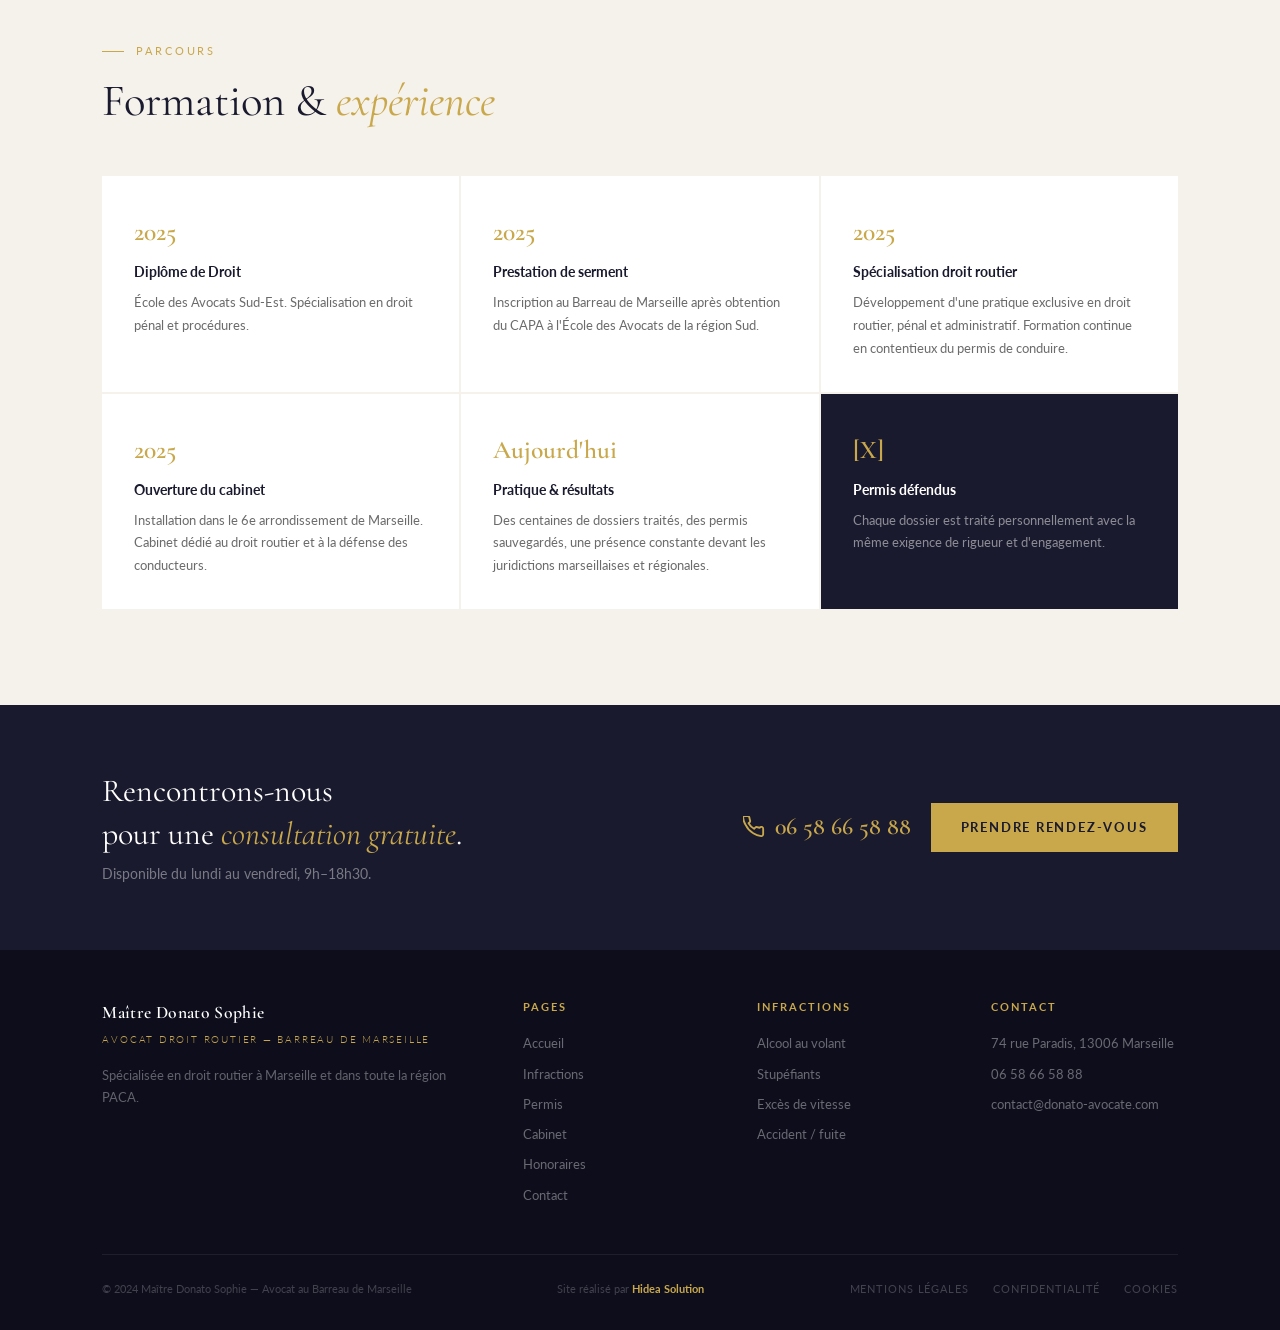
==== commit c57afb5e: "Update cabinet.html" ====
--- a/cabinet.html
+++ b/cabinet.html
@@ -113,7 +113,7 @@
     <div class="footer-brand"><span class="logo-t">Maître Donato Sophie</span><span class="logo-s">Avocat Droit Routier — Barreau de Marseille</span><p>Spécialisée en droit routier à Marseille et dans toute la région PACA.</p></div>
     <div class="footer-col"><h4>Pages</h4><a href="index.html">Accueil</a><a href="infractions.html">Infractions</a><a href="permis.html">Permis</a><a href="cabinet.html">Cabinet</a><a href="honoraires.html">Honoraires</a><a href="contact.html">Contact</a></div>
     <div class="footer-col"><h4>Infractions</h4><a href="infractions.html#alcool">Alcool au volant</a><a href="infractions.html#stupefiants">Stupéfiants</a><a href="infractions.html#vitesse">Excès de vitesse</a><a href="infractions.html#accident">Accident / fuite</a></div>
-    <div class="footer-col"><h4>Contact</h4><p>74 rue Paradis, 13006 Marseille</p><a href="tel:+33658665888">06 58 66 58 88</a><a href="mailto:sophie.donato.avocate@gmail.com">sophie.donato.avocate@gmail.com</a></div>
+    <div class="footer-col"><h4>Contact</h4><p>74 rue Paradis, 13006 Marseille</p><a href="tel:+33658665888">06 58 66 58 88</a><a href="mailto:sophie.donato.avocate@gmail.com">contact@donato-avocate.com</a></div>
   </div>
   <div class="footer-bottom">
     <div class="footer-copy">© 2024 Maître Donato Sophie — Avocat au Barreau de Marseille</div>
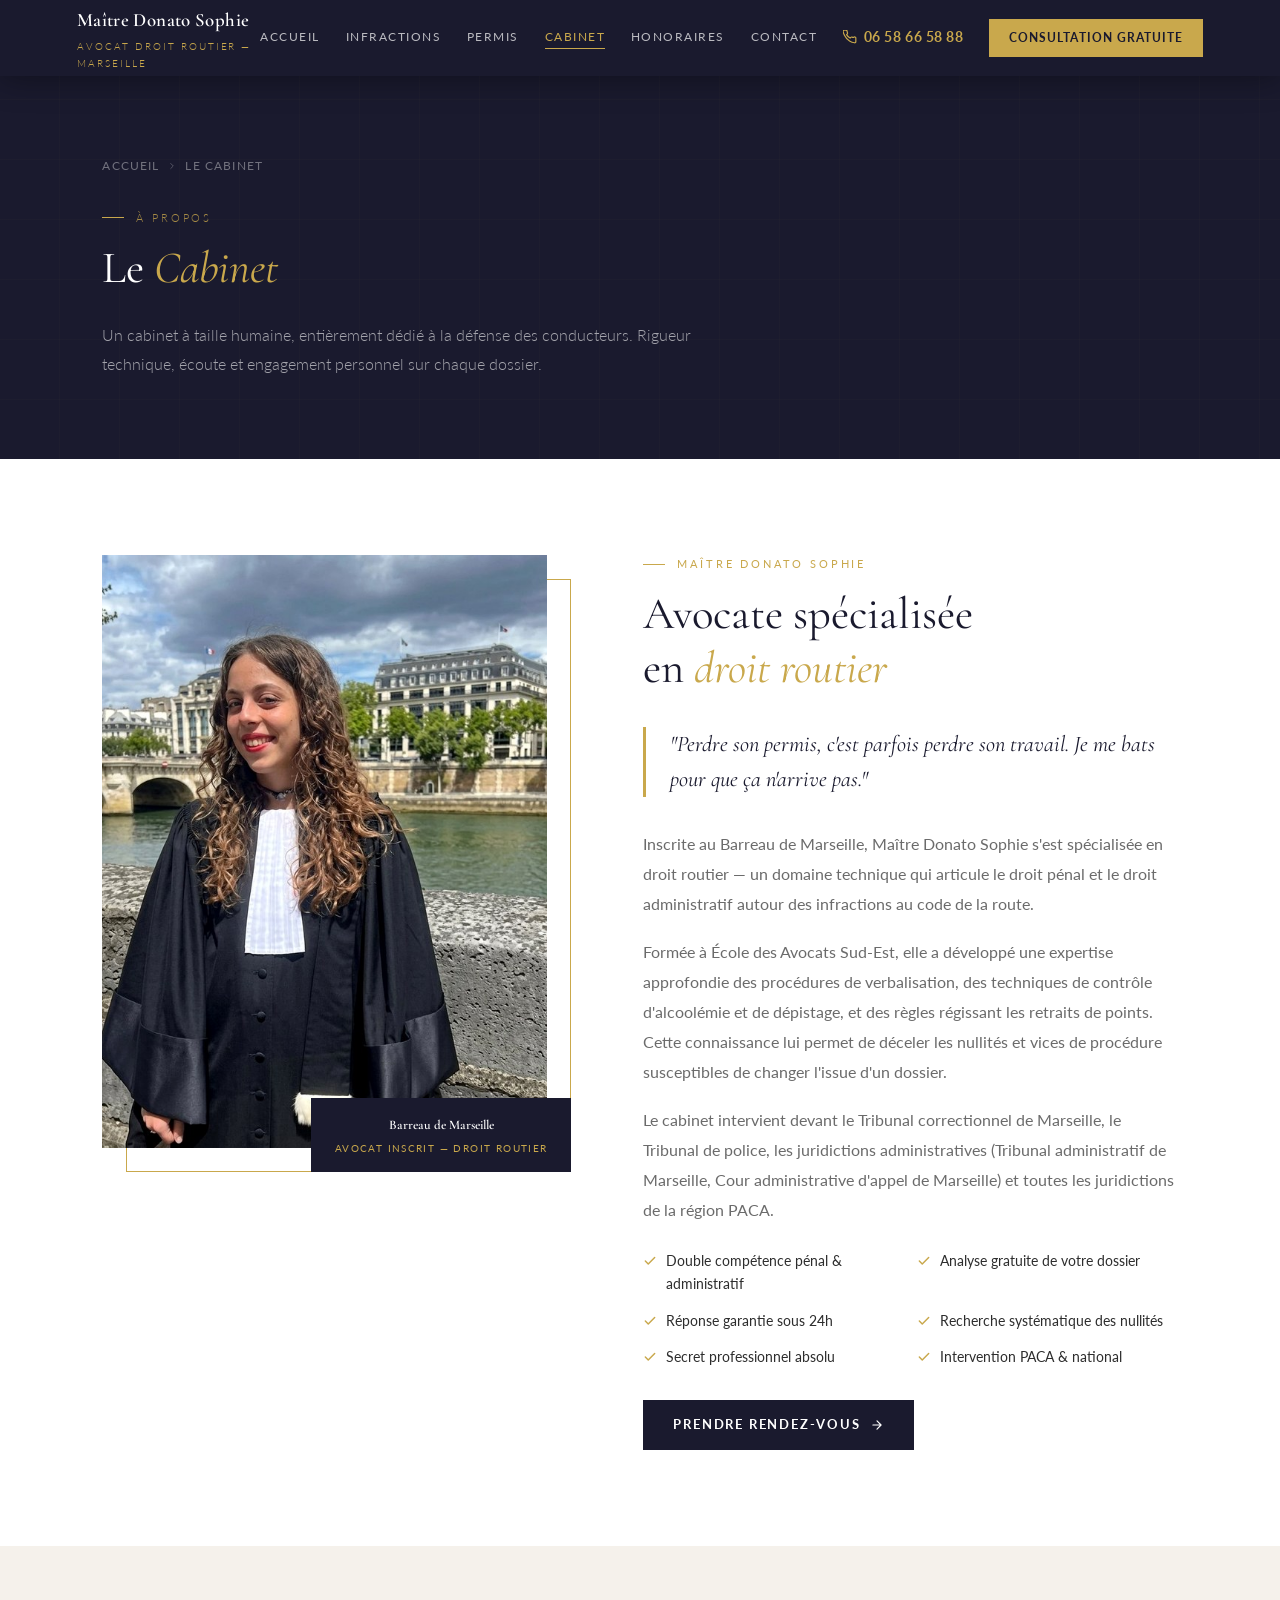
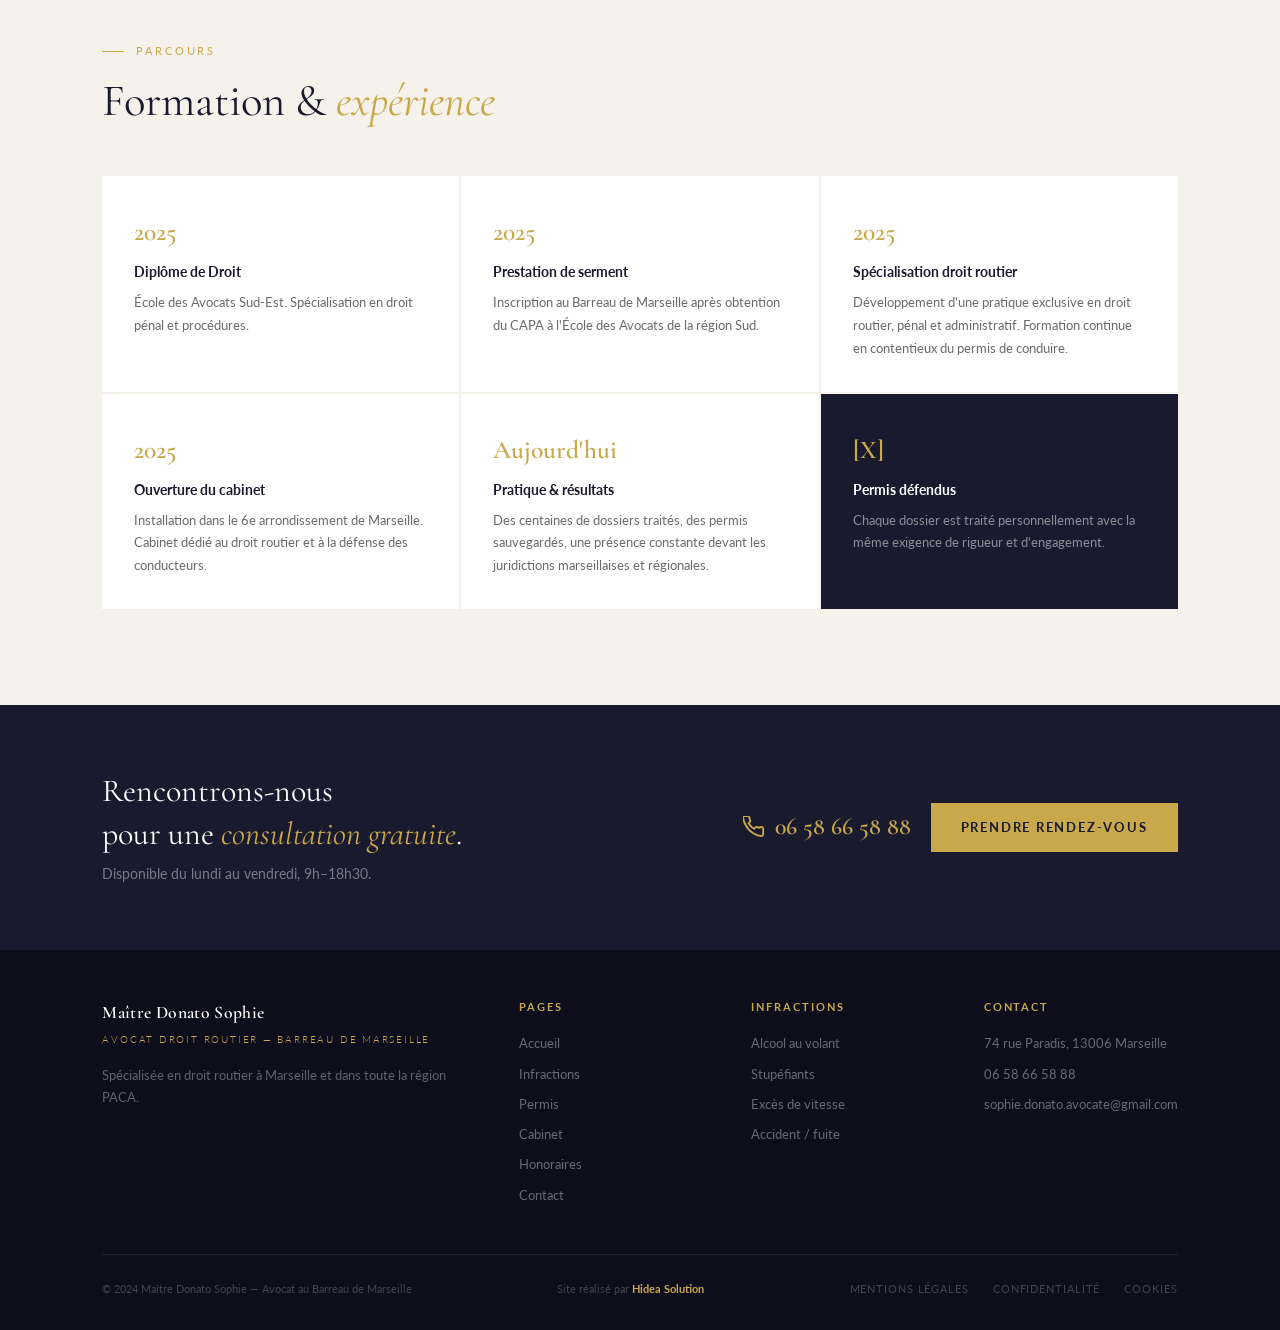
==== commit e8706f8c: "Update cabinet.html" ====
--- a/cabinet.html
+++ b/cabinet.html
@@ -57,9 +57,7 @@
 <section>
   <div class="cabinet-grid">
     <div class="cab-photo">
-      <div class="cab-img" style="padding:0;overflow:hidden;">
-        <img src="[data-uri]" alt="Maître Donato Sophie, avocate droit routier Marseille" style="width:100%;height:100%;object-fit:cover;object-position:center top;">
-      </div>
+      <div class="cab-img" style="padding:0;overflow:hidden;"><img src="[data-uri]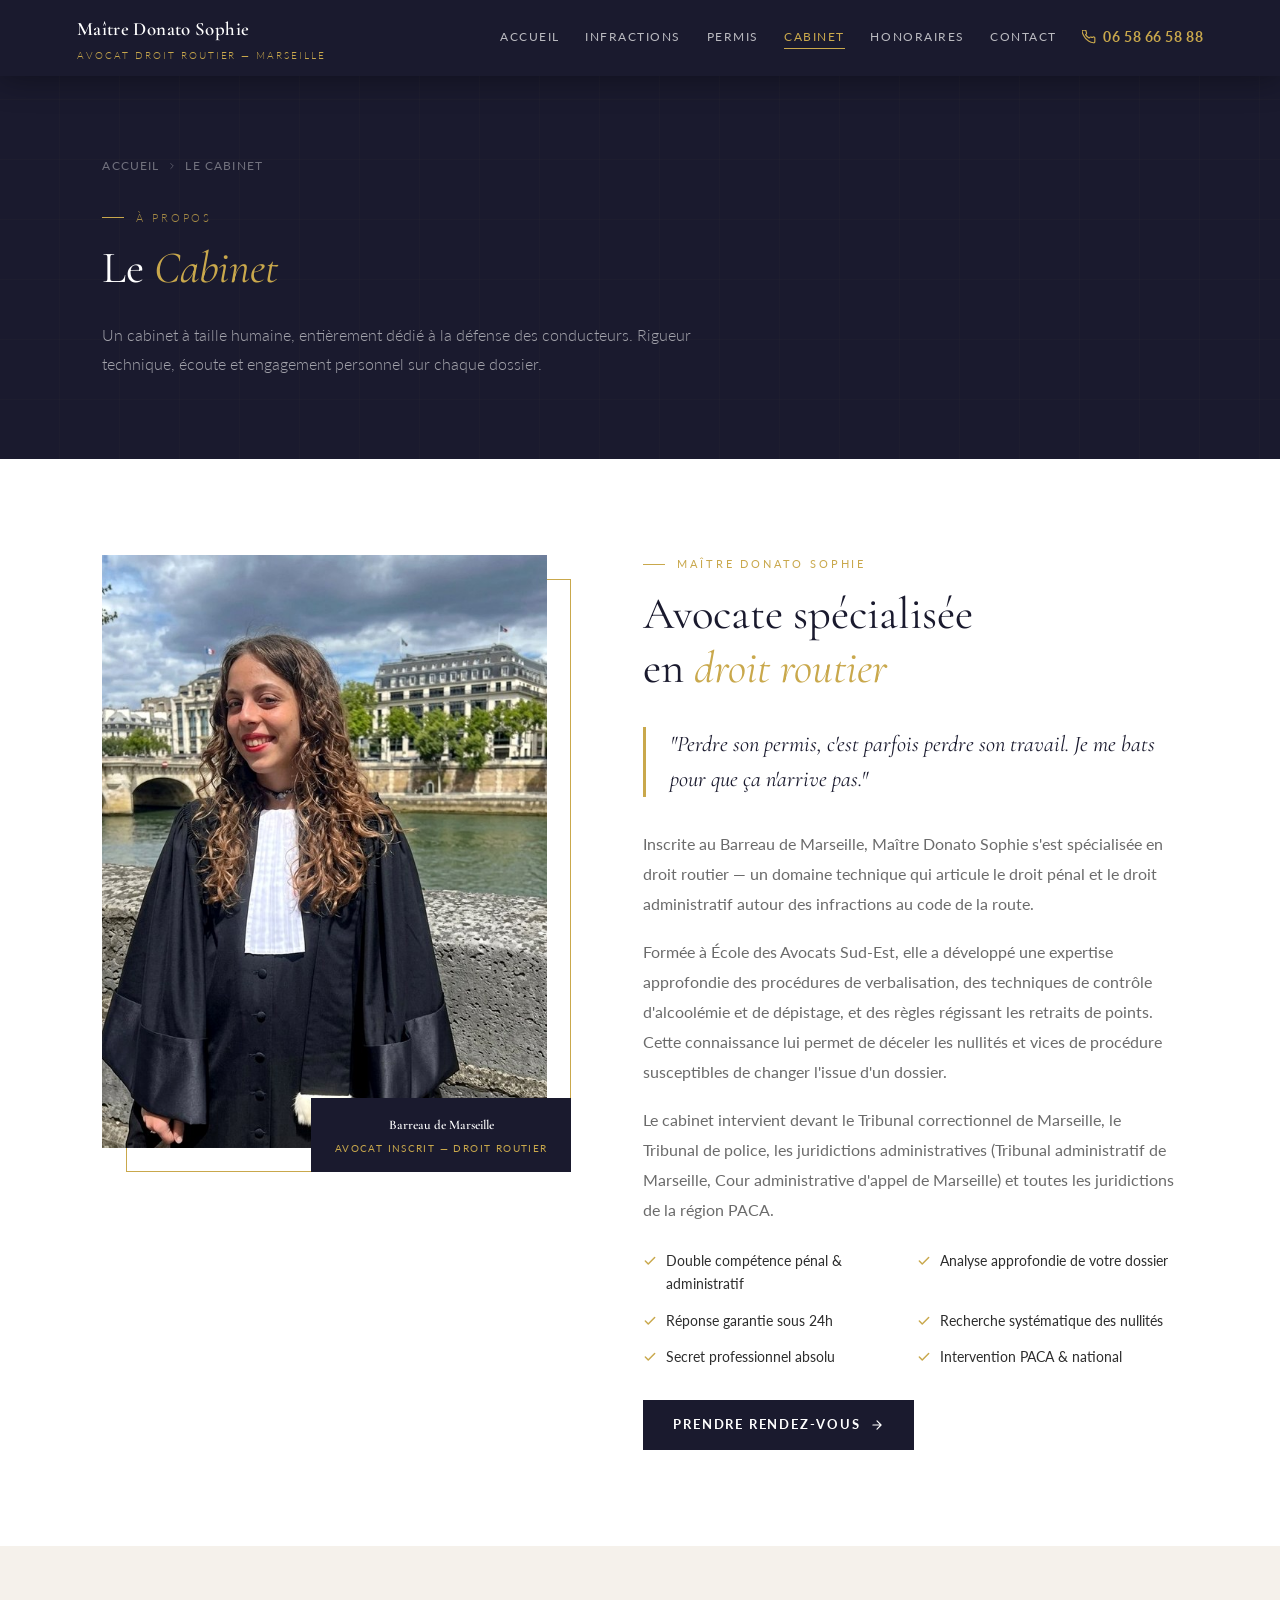
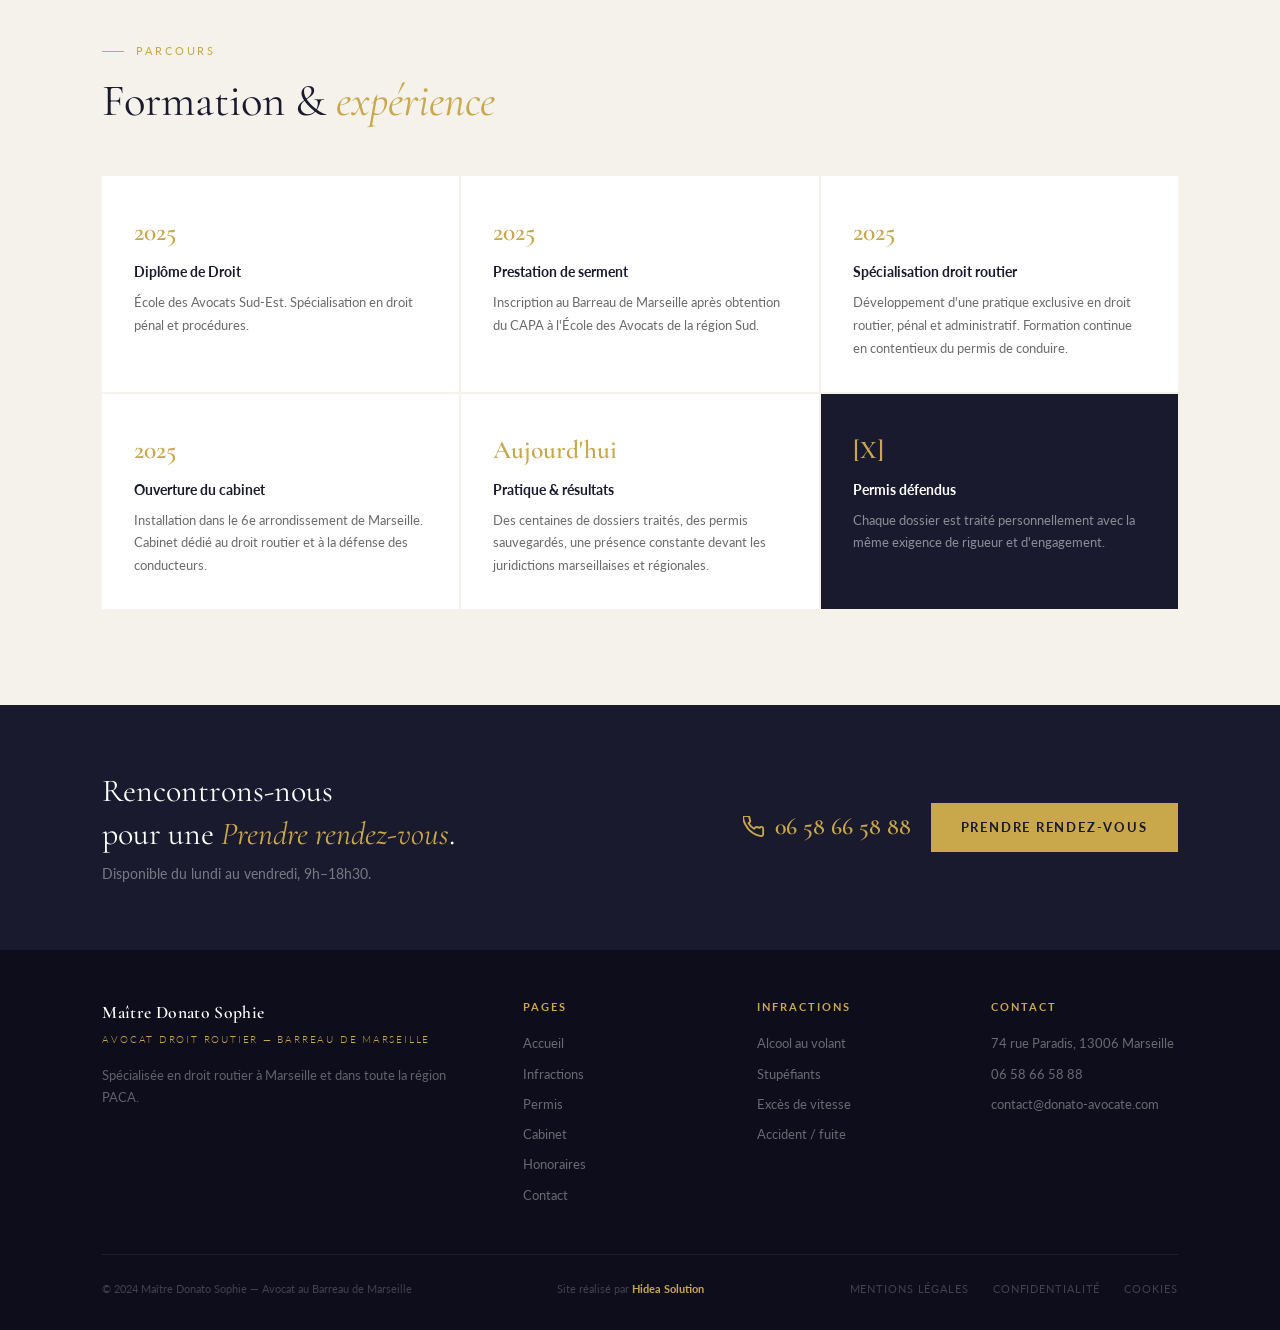
==== commit 9bf79a74: "Update cabinet.html" ====
--- a/cabinet.html
+++ b/cabinet.html
@@ -41,7 +41,7 @@
   <nav id="nav">
     <a href="index.html">Accueil</a><a href="infractions.html">Infractions</a><a href="permis.html">Permis</a><a href="cabinet.html" class="active">Cabinet</a><a href="honoraires.html">Honoraires</a><a href="contact.html">Contact</a>
     <a href="tel:+33658665888" class="nav-tel"><svg viewBox="0 0 24 24" fill="none" stroke="var(--or)" stroke-width="2" stroke-linecap="round" stroke-linejoin="round"><path d="M22 16.92v3a2 2 0 01-2.18 2 19.79 19.79 0 01-8.63-3.07A19.5 19.5 0 013.07 10a19.79 19.79 0 01-3.07-8.67A2 2 0 012 .18h3a2 2 0 012 1.72 12.84 12.84 0 00.7 2.81 2 2 0 01-.45 2.11L6.09 7.91a16 16 0 006 6l1.27-1.27a2 2 0 012.11-.45 12.84 12.84 0 002.81.7A2 2 0 0122 14v2.92z"/></svg>06 58 66 58 88</a>
-    <a href="contact.html" class="nav-cta">Consultation gratuite</a>
+    
   </nav>
 </header>
 
@@ -70,7 +70,7 @@
       <p class="cab-p">Le cabinet intervient devant le Tribunal correctionnel de Marseille, le Tribunal de police, les juridictions administratives (Tribunal administratif de Marseille, Cour administrative d'appel de Marseille) et toutes les juridictions de la région PACA.</p>
       <div class="cab-vals">
         <div class="cv"><svg viewBox="0 0 24 24"><polyline points="20 6 9 17 4 12"/></svg><span>Double compétence pénal &amp; administratif</span></div>
-        <div class="cv"><svg viewBox="0 0 24 24"><polyline points="20 6 9 17 4 12"/></svg><span>Analyse gratuite de votre dossier</span></div>
+        <div class="cv"><svg viewBox="0 0 24 24"><polyline points="20 6 9 17 4 12"/></svg><span>Analyse approfondie de votre dossier</span></div>
         <div class="cv"><svg viewBox="0 0 24 24"><polyline points="20 6 9 17 4 12"/></svg><span>Réponse garantie sous 24h</span></div>
         <div class="cv"><svg viewBox="0 0 24 24"><polyline points="20 6 9 17 4 12"/></svg><span>Recherche systématique des nullités</span></div>
         <div class="cv"><svg viewBox="0 0 24 24"><polyline points="20 6 9 17 4 12"/></svg><span>Secret professionnel absolu</span></div>
@@ -99,7 +99,7 @@
 </section>
 
 <div class="cta-band">
-  <div><p class="cta-band-t">Rencontrons-nous<br>pour une <em>consultation gratuite</em>.</p><p class="cta-band-sub">Disponible du lundi au vendredi, 9h–18h30.</p></div>
+  <div><p class="cta-band-t">Rencontrons-nous<br>pour une <em>Prendre rendez-vous</em>.</p><p class="cta-band-sub">Disponible du lundi au vendredi, 9h–18h30.</p></div>
   <div class="cta-band-a">
     <a href="tel:+33658665888" class="tel-big"><svg viewBox="0 0 24 24" fill="none" stroke="var(--or)" stroke-width="2" stroke-linecap="round" stroke-linejoin="round"><path d="M22 16.92v3a2 2 0 01-2.18 2 19.79 19.79 0 01-8.63-3.07A19.5 19.5 0 013.07 10a19.79 19.79 0 01-3.07-8.67A2 2 0 012 .18h3a2 2 0 012 1.72 12.84 12.84 0 00.7 2.81 2 2 0 01-.45 2.11L6.09 7.91a16 16 0 006 6l1.27-1.27a2 2 0 012.11-.45 12.84 12.84 0 002.81.7A2 2 0 0122 14v2.92z"/></svg>06 58 66 58 88</a>
     <a href="contact.html" class="btn-or">Prendre rendez-vous</a>
@@ -111,7 +111,7 @@
     <div class="footer-brand"><span class="logo-t">Maître Donato Sophie</span><span class="logo-s">Avocat Droit Routier — Barreau de Marseille</span><p>Spécialisée en droit routier à Marseille et dans toute la région PACA.</p></div>
     <div class="footer-col"><h4>Pages</h4><a href="index.html">Accueil</a><a href="infractions.html">Infractions</a><a href="permis.html">Permis</a><a href="cabinet.html">Cabinet</a><a href="honoraires.html">Honoraires</a><a href="contact.html">Contact</a></div>
     <div class="footer-col"><h4>Infractions</h4><a href="infractions.html#alcool">Alcool au volant</a><a href="infractions.html#stupefiants">Stupéfiants</a><a href="infractions.html#vitesse">Excès de vitesse</a><a href="infractions.html#accident">Accident / fuite</a></div>
-    <div class="footer-col"><h4>Contact</h4><p>74 rue Paradis, 13006 Marseille</p><a href="tel:+33658665888">06 58 66 58 88</a><a href="mailto:sophie.donato.avocate@gmail.com">sophie.donato.avocate@gmail.com</a></div>
+    <div class="footer-col"><h4>Contact</h4><p>74 rue Paradis, 13006 Marseille</p><a href="tel:+33658665888">06 58 66 58 88</a><a href="mailto:contact@donato-avocate.com">contact@donato-avocate.com</a></div>
   </div>
   <div class="footer-bottom">
     <div class="footer-copy">© 2024 Maître Donato Sophie — Avocat au Barreau de Marseille</div>
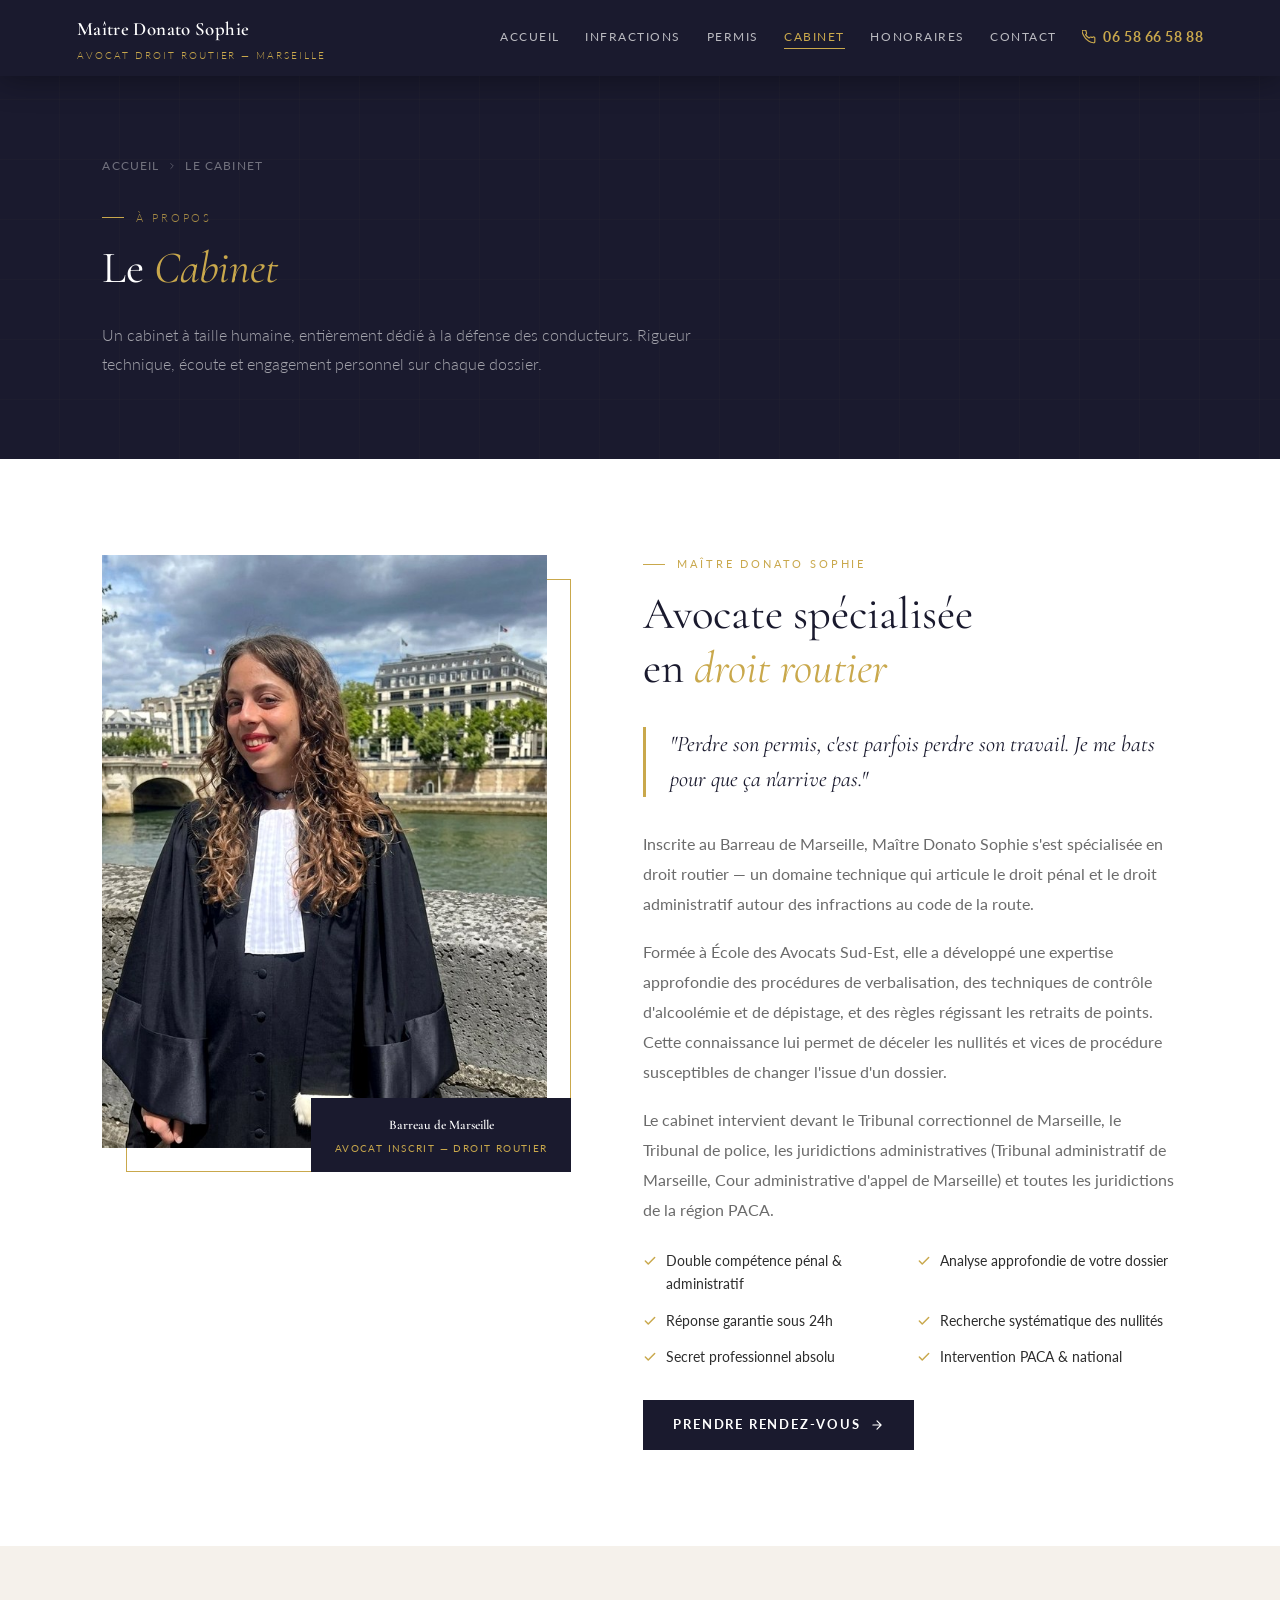
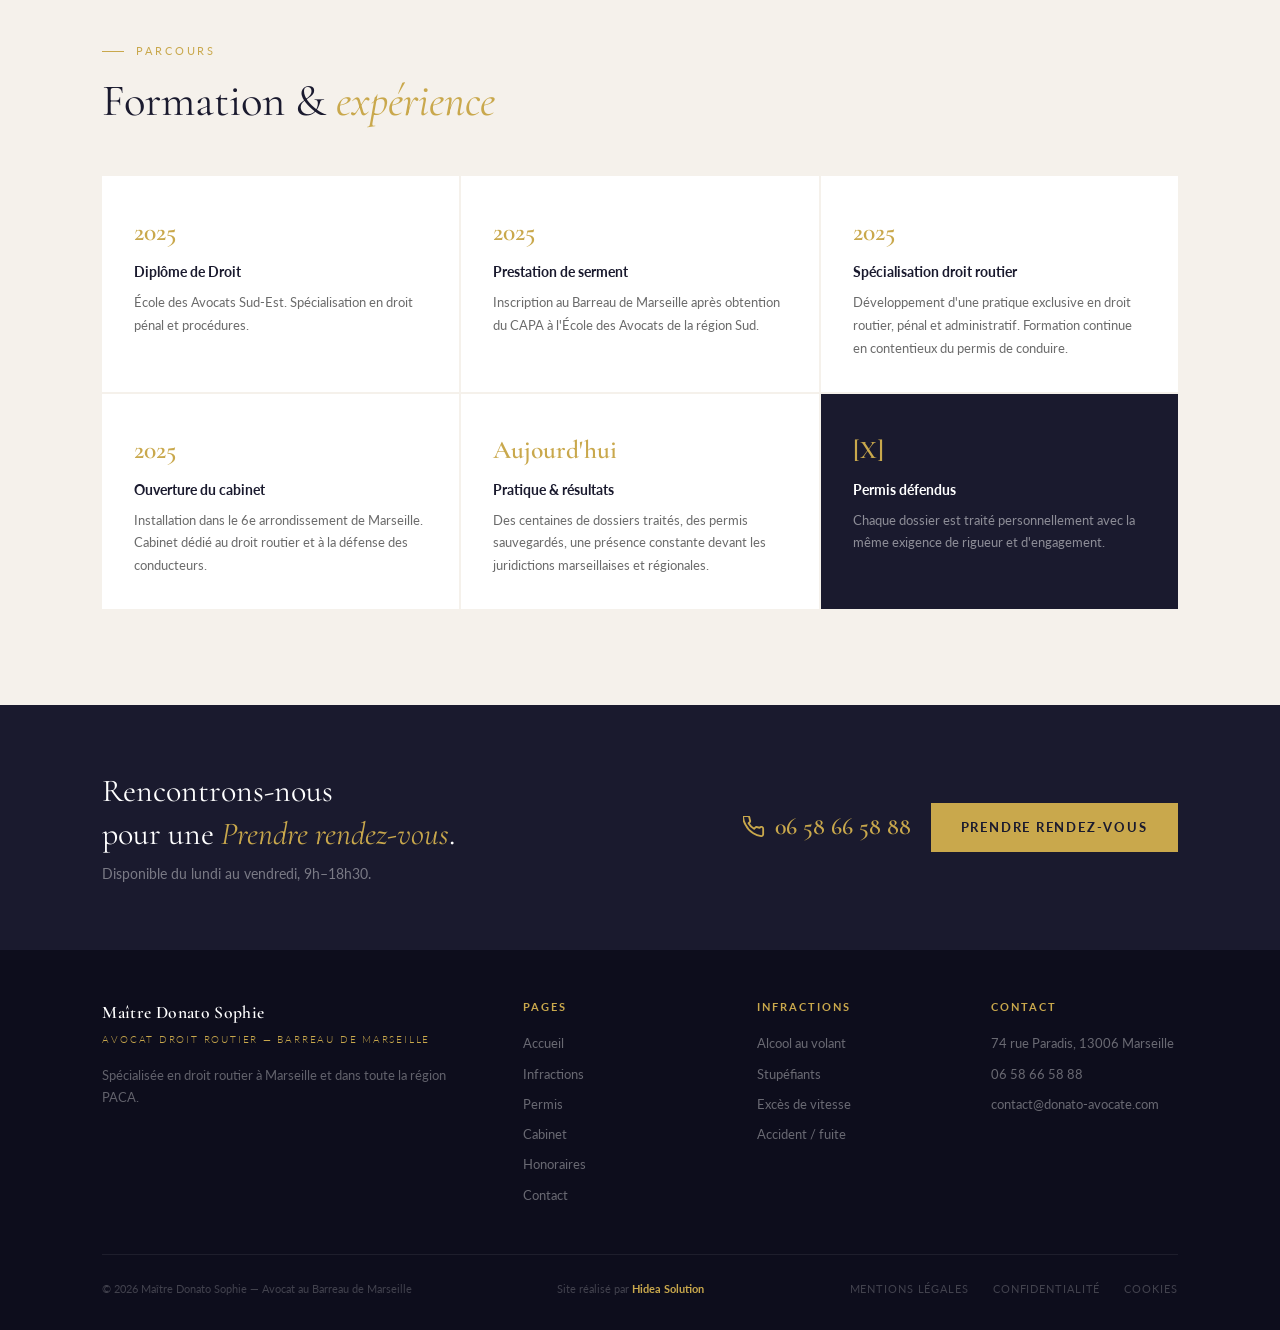
==== commit b43220c8: "Update cabinet.html" ====
--- a/cabinet.html
+++ b/cabinet.html
@@ -114,7 +114,7 @@
     <div class="footer-col"><h4>Contact</h4><p>74 rue Paradis, 13006 Marseille</p><a href="tel:+33658665888">06 58 66 58 88</a><a href="mailto:contact@donato-avocate.com">contact@donato-avocate.com</a></div>
   </div>
   <div class="footer-bottom">
-    <div class="footer-copy">© 2024 Maître Donato Sophie — Avocat au Barreau de Marseille</div>
+    <div class="footer-copy">© 2026 Maître Donato Sophie — Avocat au Barreau de Marseille</div>
     <div class="footer-powered">Site réalisé par <a href="https://www.hidea-solution.fr" target="_blank" rel="noopener">Hidea Solution</a></div>
     <div class="footer-legal"><a href="#">Mentions légales</a><a href="#">Confidentialité</a><a href="#">Cookies</a></div>
   </div>
